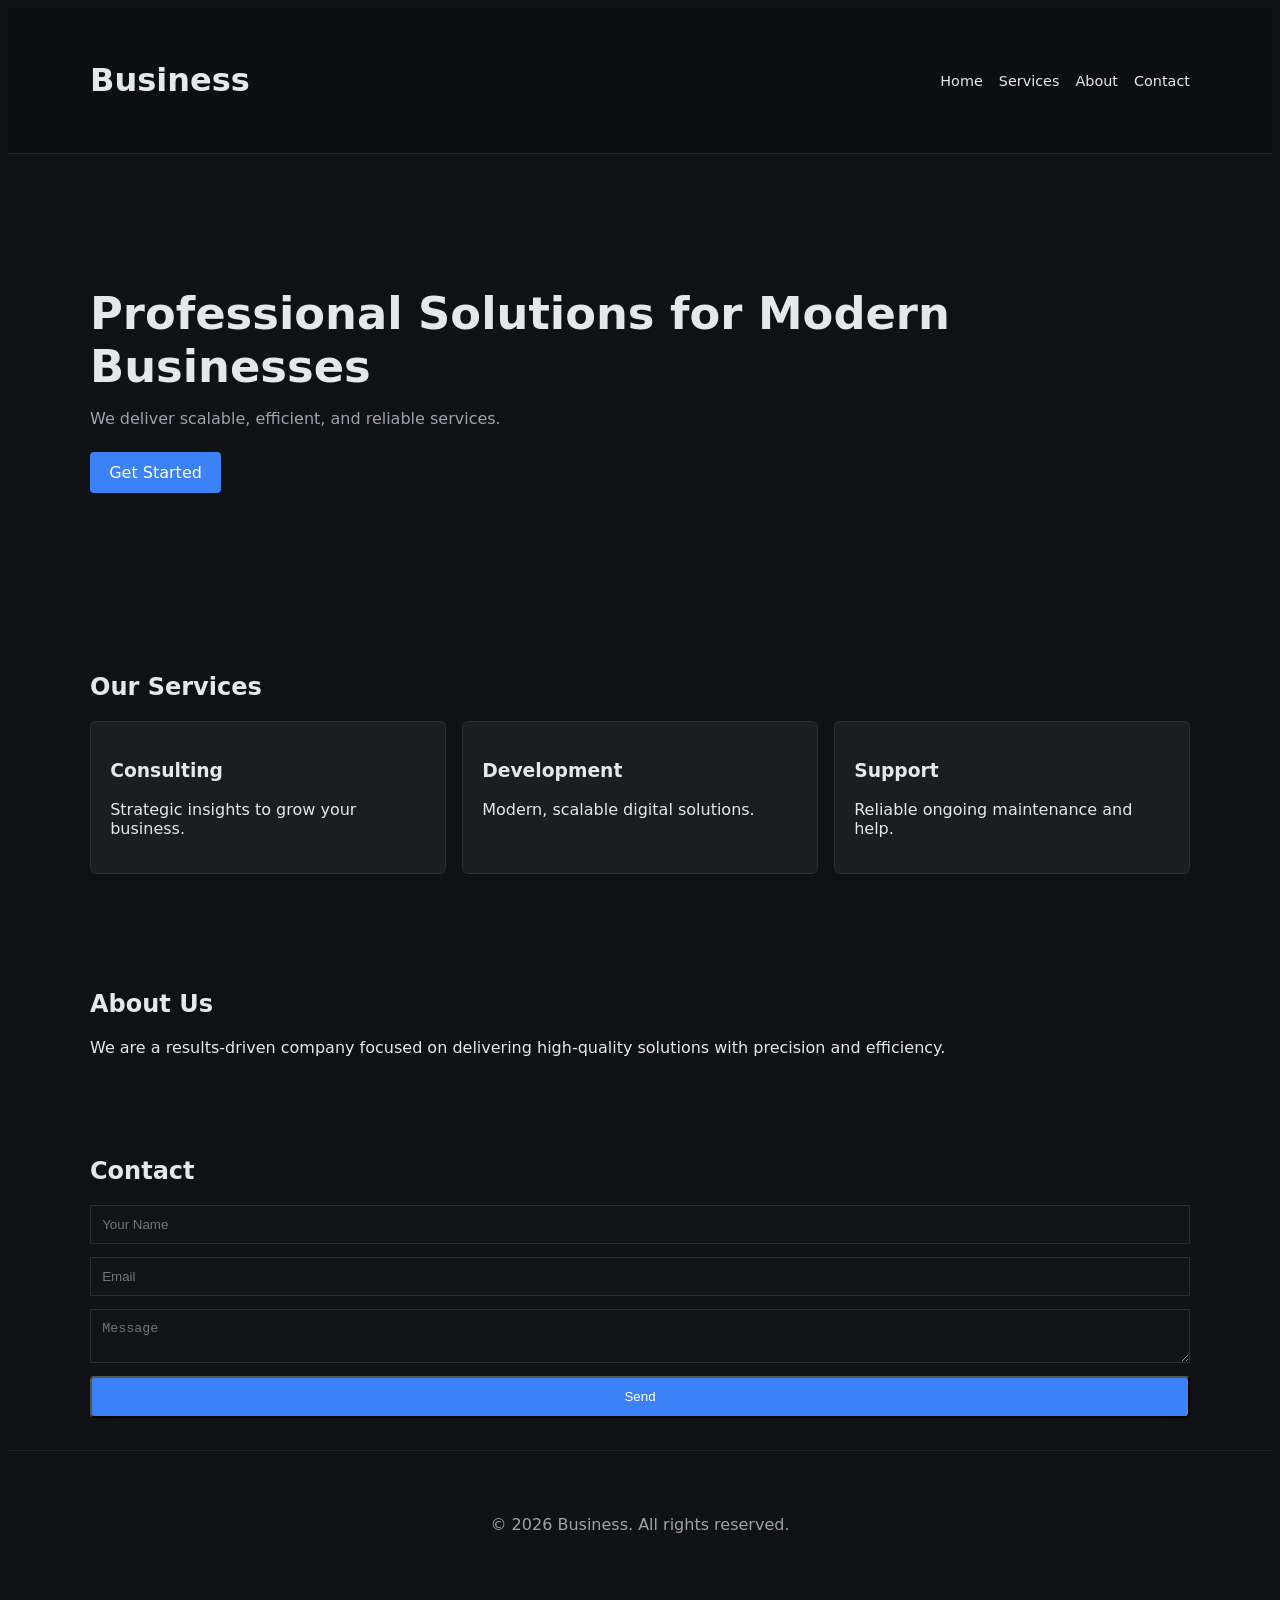
==== index.html @ d185fe9f "Add responsive mobile navigation menu" ====
<!DOCTYPE html>
<html lang="en">
<head>
    <meta charset="UTF-8">
    <meta name="viewport" content="width=device-width, initial-scale=1.0">
    <title>Business Name</title>
    <link rel="stylesheet" href="style.css">
</head>
<body>

    <!-- NAVBAR -->
    <header class="navbar">
        <div class="container nav-content">
            <h1 class="logo">Business</h1>
            <nav>
                <!-- Hamburger toggle for small screens -->
                <button class="nav-toggle" aria-expanded="false" aria-controls="primary-navigation" aria-label="Toggle navigation">
                    <span class="hamburger"></span>
                </button>

                <ul id="primary-navigation" class="nav-links">
                    <li><a href="#">Home</a></li>
                    <li><a href="#">Services</a></li>
                    <li><a href="#">About</a></li>
                    <li><a href="#">Contact</a></li>
                </ul>
            </nav>
        </div>
    </header>

    <!-- HERO -->
    <section class="hero">
        <div class="container">
            <h2>Professional Solutions for Modern Businesses</h2>
            <p>We deliver scalable, efficient, and reliable services.</p>
            <a href="#" class="btn">Get Started</a>
        </div>
    </section>

    <!-- SERVICES -->
    <section class="services">
        <div class="container">
            <h2>Our Services</h2>

            <div class="service-grid">
                <div class="card">
                    <h3>Consulting</h3>
                    <p>Strategic insights to grow your business.</p>
                </div>

                <div class="card">
                    <h3>Development</h3>
                    <p>Modern, scalable digital solutions.</p>
                </div>

                <div class="card">
                    <h3>Support</h3>
                    <p>Reliable ongoing maintenance and help.</p>
                </div>
            </div>
        </div>
    </section>

    <!-- ABOUT -->
    <section class="about">
        <div class="container">
            <h2>About Us</h2>
            <p>We are a results-driven company focused on delivering high-quality solutions with precision and efficiency.</p>
        </div>
    </section>

    <!-- CONTACT -->
    <section class="contact">
        <div class="container">
            <h2>Contact</h2>
            <form>
                <input type="text" placeholder="Your Name" required>
                <input type="email" placeholder="Email" required>
                <textarea placeholder="Message"></textarea>
                <button type="submit" class="btn">Send</button>
            </form>
        </div>
    </section>

    <!-- FOOTER -->
    <footer class="footer">
        <div class="container">
            <p>© 2026 Business. All rights reserved.</p>
        </div>
    </footer>

    </footer>

    <!-- JavaScript for the mobile nav hamburger -->
    <script src="script.js"></script>
    </body>
</html>
---- style.css ----
/* ROOT */
:root {
    --bg: #0f1115;
    --card: #1a1d23;
    --text: #e5e7eb;
    --muted: #9ca3af;
    
    --accent: #3b82f6;
}

/* BASE */
body {
    font-family: system-ui, -apple-system, sans-serif;
    background: var(--bg);
    color: var(--text);
}

.container {
    width: 100%;
    padding: 1rem;

/* --- Mobile hamburger styles --- */
.nav-toggle {
    display: none; /* shown on small screens only */
    background: none;
    border: none;
    padding: 0.25rem;
    cursor: pointer;
}

.nav-toggle .hamburger {
    display: block;
    width: 22px;
    height: 2px;
    background: var(--text);
    position: relative;
}
.nav-toggle .hamburger::before,
.nav-toggle .hamburger::after {
    content: "";
    position: absolute;
    left: 0;
    width: 22px;
    height: 2px;
    background: var(--text);
}
.nav-toggle .hamburger::before { top: -7px; }
.nav-toggle .hamburger::after  { top: 7px; }

@media (max-width: 768px) {
    .nav-toggle { display: inline-block; }

    /* hide the regular horizontal nav and show vertical when open */
    .nav-links { display: none; flex-direction: column; gap: 0.75rem; }
    .nav-links.open { display: flex; }

    .nav-content { gap: 0.5rem; }

    .nav-links a { display: block; padding: 0.5rem 0; }
}
}

/* NAVBAR */
.navbar {
    background: #0c0e12;
    border-bottom: 1px solid #222;
}

.nav-content {
    display: flex;
    justify-content: space-between;
    align-items: center;
}

/* SHOW nav on mobile now */
.nav-links {
    list-style: none;
    display: flex;
    gap: 1rem;
}

.nav-links a {
    color: var(--text);
    text-decoration: none;
    font-size: 0.9rem;
}

/* HERO */
.hero {
    padding: 3rem 1rem;
    text-align: center;
}

.hero h2 {
    font-size: 1.6rem;
    margin-bottom: 1rem;
}

.hero p {
    color: var(--muted);
    margin-bottom: 1.5rem;
}

/* BUTTON */
.btn {
    background: var(--accent);
    color: white;
    padding: 0.7rem 1.2rem;
    border-radius: 4px;
    text-decoration: none;
    display: inline-block;
}

/* SERVICES */
.services {
    padding: 2rem 0;
}

.service-grid {
    display: grid;
    gap: 1rem;
}

.card {
    background: var(--card);
    padding: 1.2rem;
    border-radius: 6px;
    border: 1px solid #2a2d34;
}

/* CONTACT */
.contact form {
    display: flex;
    flex-direction: column;
    gap: 0.8rem;
}

.contact input,
.contact textarea {
    padding: 0.7rem;
    background: #111318;
    border: 1px solid #2a2d34;
    color: white;
}

/* FOOTER */
.footer {
    text-align: center;
    padding: 1rem;
    border-top: 1px solid #222;
    color: var(--muted);
}

/* TABLET */
@media (min-width: 768px) {

    .container {
        padding: 2rem;
    }

    .hero h2 {
        font-size: 2.2rem;
    }

    .service-grid {
        grid-template-columns: repeat(2, 1fr);
    }
}

/* DESKTOP */
@media (min-width: 1024px) {

    .container {
        max-width: 1100px;
        margin: auto;
    }

    .hero {
        text-align: left;
        padding: 4rem 0;
    }

    .hero h2 {
        font-size: 2.8rem;
    }

    .service-grid {
        grid-template-columns: repeat(3, 1fr);
    }
}
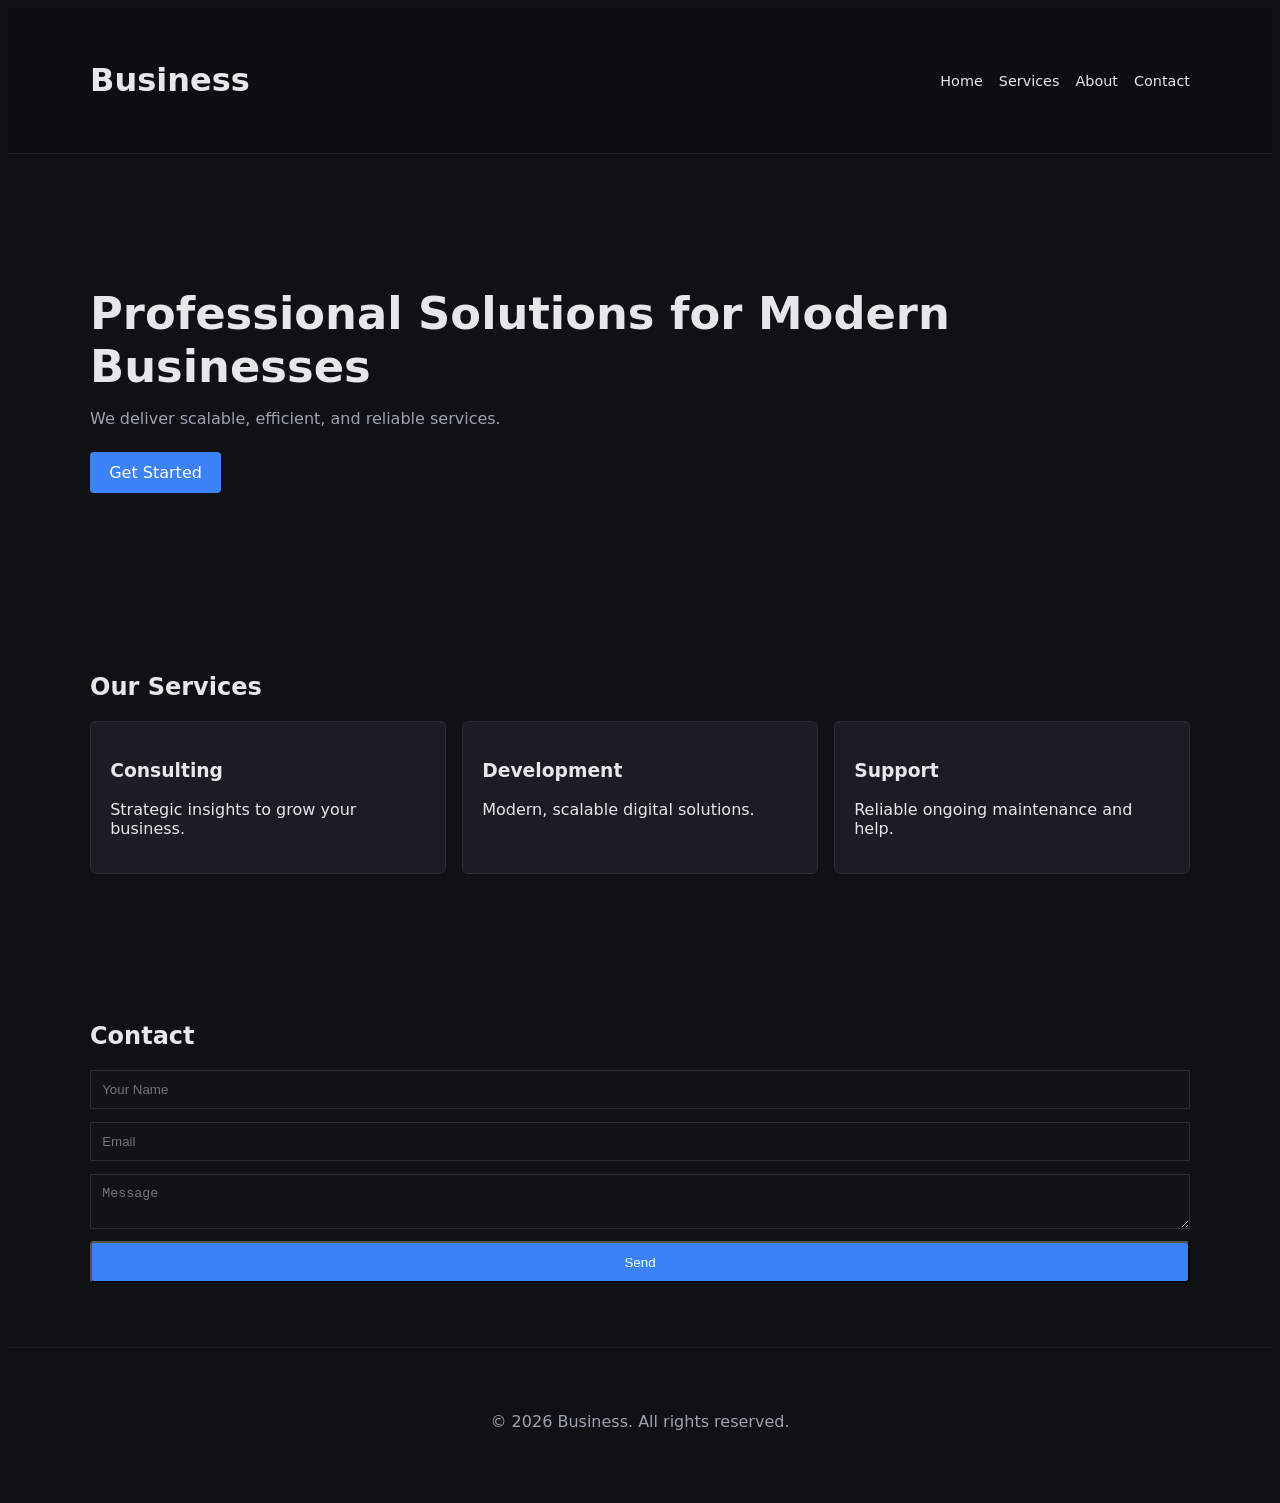
==== commit a1ed2d26: "Merge branch 'Kosta's-branch' into main" ====
--- a/index.html
+++ b/index.html
@@ -19,10 +19,10 @@
                 </button>
 
                 <ul id="primary-navigation" class="nav-links">
-                    <li><a href="#">Home</a></li>
-                    <li><a href="#">Services</a></li>
-                    <li><a href="#">About</a></li>
-                    <li><a href="#">Contact</a></li>
+                    <li><a href="index.html">Home</a></li>
+                    <li><a href="services.html">Services</a></li>
+                    <li><a href="about.html">About</a></li>
+                    <li><a href="contact.html">Contact</a></li>
                 </ul>
             </nav>
         </div>
@@ -33,7 +33,7 @@
         <div class="container">
             <h2>Professional Solutions for Modern Businesses</h2>
             <p>We deliver scalable, efficient, and reliable services.</p>
-            <a href="#" class="btn">Get Started</a>
+            <a href="contact.html" class="btn">Get Started</a>
         </div>
     </section>
 
@@ -61,13 +61,7 @@
         </div>
     </section>
 
-    <!-- ABOUT -->
-    <section class="about">
-        <div class="container">
-            <h2>About Us</h2>
-            <p>We are a results-driven company focused on delivering high-quality solutions with precision and efficiency.</p>
-        </div>
-    </section>
+
 
     <!-- CONTACT -->
     <section class="contact">
@@ -89,9 +83,7 @@
         </div>
     </footer>
 
-    </footer>
-
     <!-- JavaScript for the mobile nav hamburger -->
-    <script src="script.js"></script>
+    <script src="script.js" defer></script>
     </body>
 </html>
--- a/style.css
+++ b/style.css
@@ -103,6 +103,107 @@
     margin-bottom: 1.5rem;
 }
 
+.contact-hero,
+.contact-hero .container {
+    text-align: center;
+}
+
+.services-hero {
+    background: radial-gradient(circle at top left, rgba(255, 165, 196, 0.4), transparent 45%),
+                radial-gradient(circle at top right, rgba(148, 92, 255, 0.4), transparent 35%),
+                linear-gradient(135deg, #fef1f4, #eae9ff 60%, #f8f5ff);
+    color: #1f1f2b;
+    text-align: left;
+}
+
+.services-hero .hero-grid {
+    display: flex;
+    flex-direction: column;
+    gap: 2.5rem;
+    text-align: left;
+}
+
+.services-hero h2 {
+    color: #1a1523;
+    font-size: clamp(2.2rem, 4vw, 3.4rem);
+    line-height: 1.2;
+}
+
+.services-hero h2 span {
+    color: #b036d3;
+}
+
+.hero-copy p {
+    color: #4c4a58;
+}
+
+.hero-cta {
+    display: flex;
+    flex-direction: column;
+    gap: 1rem;
+    align-items: flex-start;
+}
+
+.btn-dark {
+    background: #1f1f2b;
+    color: #fff;
+    border-radius: 999px;
+    padding: 0.85rem 1.8rem;
+}
+
+.hero-metrics {
+    display: flex;
+    gap: 1.5rem;
+    color: #1f1f2b;
+}
+
+.hero-metrics strong {
+    font-size: 1.5rem;
+    display: block;
+}
+
+.hero-metrics small {
+    color: #4c4a58;
+}
+
+.hero-visual {
+    display: grid;
+    gap: 1.2rem;
+}
+
+.hero-float {
+    background: #fff;
+    padding: 1rem 1.4rem;
+    border-radius: 999px;
+    box-shadow: 0 18px 40px rgba(20, 0, 60, 0.08);
+    font-weight: 600;
+    color: #7a2ab5;
+    width: fit-content;
+}
+
+.hero-avatar-group {
+    display: flex;
+    gap: 0.8rem;
+}
+
+.hero-avatar-group .avatar {
+    width: 52px;
+    height: 52px;
+    border-radius: 50%;
+    background: linear-gradient(135deg, #ffbdc5, #ff9dee);
+    border: 3px solid #fff;
+    box-shadow: 0 12px 24px rgba(0, 0, 0, 0.08);
+}
+
+.eyebrow {
+    text-transform: uppercase;
+    letter-spacing: 0.3em;
+    font-size: 0.75rem;
+    color: var(--accent);
+    margin-bottom: 0.8rem;
+    display: inline-block;
+}
+
 /* BUTTON */
 .btn {
     background: var(--accent);
@@ -130,7 +231,161 @@
     border: 1px solid #2a2d34;
 }
 
+/* SERVICES WHEEL */
+
+.services-wheel {
+    padding: 4rem 0 5rem;
+    background: #0f1115;
+    overflow: hidden;
+}
+
+.wheel-header {
+    display: flex;
+    flex-direction: column;
+    gap: 1.5rem;
+    margin-bottom: 2.5rem;
+}
+
+.wheel-header h3 {
+    font-size: 1.9rem;
+}
+
+.wheel-header .subtext {
+    color: var(--muted);
+}
+
+.wheel-controls {
+    display: flex;
+    gap: 0.75rem;
+}
+
+.wheel-btn {
+    width: 48px;
+    height: 48px;
+    border-radius: 50%;
+    border: 1px solid #2a2d34;
+    background: transparent;
+    color: #fff;
+    font-size: 1.6rem;
+    cursor: pointer;
+    transition: background 0.2s ease, transform 0.2s ease;
+}
+
+.wheel-btn:hover {
+    background: #1e2432;
+    transform: translateY(-2px);
+}
+
+
+.wheel-track {
+    position: relative;
+    min-height: 520px;
+    perspective: 1400px;
+    max-width: 960px;
+    margin: 0 auto;
+    isolation: isolate;
+}
+
+.wheel-track::before {
+    content: '';
+    position: absolute;
+    top: 50%;
+    left: 50%;
+    width: 420px;
+    height: 420px;
+    transform: translate(-50%, -50%);
+    background: radial-gradient(circle, rgba(255, 255, 255, 0.08), transparent 70%);
+    border-radius: 50%;
+    animation: wheel-spin 32s linear infinite;
+}
+
+.wheel-card {
+    position: absolute;
+    top: 50%;
+    left: 50%;
+    width: min(90%, 420px);
+    padding: 1.8rem;
+    border-radius: 24px;
+    background: rgba(16, 19, 27, 0.9);
+    border: 1px solid rgba(255, 255, 255, 0.08);
+    color: #f5f5ff;
+    box-shadow: 0 30px 60px rgba(0, 0, 0, 0.25);
+    opacity: 0;
+    transform: translate(-50%, -50%) scale(0.75);
+    transition: transform 0.7s ease, opacity 0.7s ease;
+    z-index: 1;
+    backdrop-filter: blur(10px);
+}
+
+.wheel-card ul {
+    margin-top: 1rem;
+    padding-left: 1.2rem;
+    color: #d9d9f3;
+}
+
+.wheel-card li {
+    margin-bottom: 0.4rem;
+}
+
+.wheel-icon {
+    font-size: 2.2rem;
+    margin-bottom: 1rem;
+}
+
+
+.wheel-card::after {
+    content: '';
+    position: absolute;
+    inset: 12px;
+    border-radius: 20px;
+    border: 1px solid rgba(255, 255, 255, 0.05);
+    pointer-events: none;
+}
+
+.wheel-card.is-active {
+    opacity: 1;
+    transform: translate(-50%, -50%) scale(1) rotateY(0deg);
+    z-index: 5;
+    background: #1a1f2d;
+}
+
+.wheel-card.is-left,
+.wheel-card.is-right {
+    opacity: 0.95;
+    background: rgba(16, 19, 27, 0.92);
+}
+
+.wheel-card.is-left {
+    transform: translate(calc(-50% - 220px), -50%) scale(0.92) rotateY(12deg);
+    z-index: 3;
+}
+
+.wheel-card.is-right {
+    transform: translate(calc(-50% + 220px), -50%) scale(0.92) rotateY(-12deg);
+    z-index: 3;
+}
+
+.wheel-card.is-hidden {
+    opacity: 0;
+    transform: translate(-50%, -50%) scale(0.7) rotateY(25deg);
+    pointer-events: none;
+    z-index: 1;
+}
+
+@keyframes wheel-spin {
+    from {
+        transform: translate(-50%, -50%) rotate(0deg);
+    }
+    to {
+        transform: translate(-50%, -50%) rotate(360deg);
+    }
+}
+
 /* CONTACT */
+.contact {
+    padding: 2rem 0;
+}
+
 .contact form {
     display: flex;
     flex-direction: column;
@@ -145,6 +400,154 @@
     color: white;
 }
 
+/* CONTACT PAGE */
+
+.contact-page {
+    background: #e5ebf7;
+    padding: 3rem 0;
+}
+
+.contact-layout {
+    display: grid;
+    grid-template-columns: 1fr;
+    gap: 2rem;
+}
+
+.contact-card {
+    background: #f7f9ff;
+    border-radius: 12px;
+    overflow: hidden;
+    color: #0f172a;
+}
+
+.contact-card__header {
+    background: #142148;
+    color: #fff;
+    padding: 1rem 1.5rem;
+    font-weight: 600;
+    font-size: 1.1rem;
+}
+
+.contact-card.info {
+    border: 1px solid #d5ddf1;
+}
+
+.contact-info-grid {
+    display: grid;
+    grid-template-columns: 1fr;
+    gap: 1.5rem;
+    padding: 1.5rem;
+}
+
+.info-block {
+    text-align: center;
+    padding: 0 0.5rem 1.5rem;
+    border-bottom: 1px solid #e4e8f5;
+}
+
+.info-block:last-child {
+    border-bottom: none;
+}
+
+.info-icon {
+    font-size: 2rem;
+    margin-bottom: 0.5rem;
+}
+
+.info-block h3 {
+    margin-bottom: 0.4rem;
+    color: #0f172a;
+}
+
+.info-block p {
+    color: #475569;
+    line-height: 1.5;
+}
+
+.contact-card.form {
+    background: #e8edf6;
+    border: 1px solid #d0d9ee;
+}
+
+.contact-form-grid {
+    display: grid;
+    grid-template-columns: repeat(auto-fit, minmax(200px, 1fr));
+    gap: 1rem 1.25rem;
+    padding: 1.5rem;
+}
+
+.form-field {
+    display: flex;
+    flex-direction: column;
+    gap: 0.35rem;
+    font-size: 0.85rem;
+    color: #0f172a;
+}
+
+.form-field input,
+.form-field textarea {
+    padding: 0.75rem;
+    border-radius: 6px;
+    border: 1px solid #c4cde6;
+    background: #fff;
+    color: #0f172a;
+}
+
+.form-field textarea {
+    resize: vertical;
+}
+
+.form-field.full {
+    grid-column: 1 / -1;
+}
+
+.captcha-row {
+    display: flex;
+    gap: 0.8rem;
+    align-items: center;
+    flex-wrap: wrap;
+}
+
+.captcha-text {
+    padding: 0.75rem 1rem;
+    background: #142148;
+    color: #fff;
+    border-radius: 6px;
+    font-weight: 600;
+    letter-spacing: 0.2em;
+}
+
+.captcha-refresh {
+    border: none;
+    background: #0f172a;
+    color: #fff;
+    padding: 0.65rem 0.85rem;
+    border-radius: 6px;
+    cursor: pointer;
+    font-size: 1rem;
+    transition: transform 0.2s ease, background 0.2s ease;
+}
+
+.captcha-refresh:hover {
+    background: #1f2f5c;
+    transform: rotate(-10deg);
+}
+
+.captcha-row input {
+    flex: 1;
+}
+
+.submit-row {
+    display: flex;
+    flex-direction: column;
+    gap: 0.6rem;
+}
+
+.contact-card.form .btn {
+    align-self: flex-start;
+    background: #142148;
+}
+
 /* FOOTER */
 .footer {
     text-align: center;
@@ -167,6 +570,22 @@
     .service-grid {
         grid-template-columns: repeat(2, 1fr);
     }
+
+    .services-hero .hero-grid {
+        flex-direction: row;
+        align-items: center;
+    }
+
+    .hero-cta {
+        flex-direction: row;
+        align-items: center;
+    }
+
+    .wheel-header {
+        flex-direction: row;
+        justify-content: space-between;
+        align-items: flex-end;
+    }
 }
 
 /* DESKTOP */
@@ -189,4 +608,80 @@
     .service-grid {
         grid-template-columns: repeat(3, 1fr);
     }
+
+    .contact-hero,
+    .contact-hero .container {
+        text-align: center;
+    }
+
+    .contact-layout {
+        grid-template-columns: repeat(2, minmax(0, 1fr));
+    }
+
+    .contact-info-grid {
+        grid-template-columns: repeat(2, minmax(0, 1fr));
+    }
+
+    .info-block {
+        border-bottom: none;
+        border-right: 1px solid #e4e8f5;
+        padding-bottom: 0;
+    }
+
+    .info-block:nth-child(2n) {
+        border-right: none;
+    }
+}
+
+/* ABOUT PAGE */
+
+.about-page {
+    padding: 3rem 0;
+}
+
+.about-grid {
+    display: flex;
+    flex-direction: column;
+    gap: 2rem;
+}
+
+.about-image {
+    flex: 1;
+    display: flex;
+    justify-content: center;
+}
+
+.about-image img {
+    width: 100%;
+    max-width: 360px;
+    border-radius: 12px;
+    border: 1px solid #2a2d34;
+    box-shadow: 0 20px 40px rgba(0, 0, 0, 0.35);
+}
+
+.about-content {
+    flex: 1.2;
+}
+
+.about-content h3 {
+    font-size: 1.4rem;
+    margin-bottom: 1rem;
+}
+
+.about-content p {
+    margin-bottom: 1rem;
+    color: var(--muted);
+    line-height: 1.7;
+}
+
+@media (min-width: 768px) {
+
+    .about-grid {
+        flex-direction: row;
+        align-items: center;
+    }
+
+    .about-image {
+        justify-content: flex-start;
+    }
 }
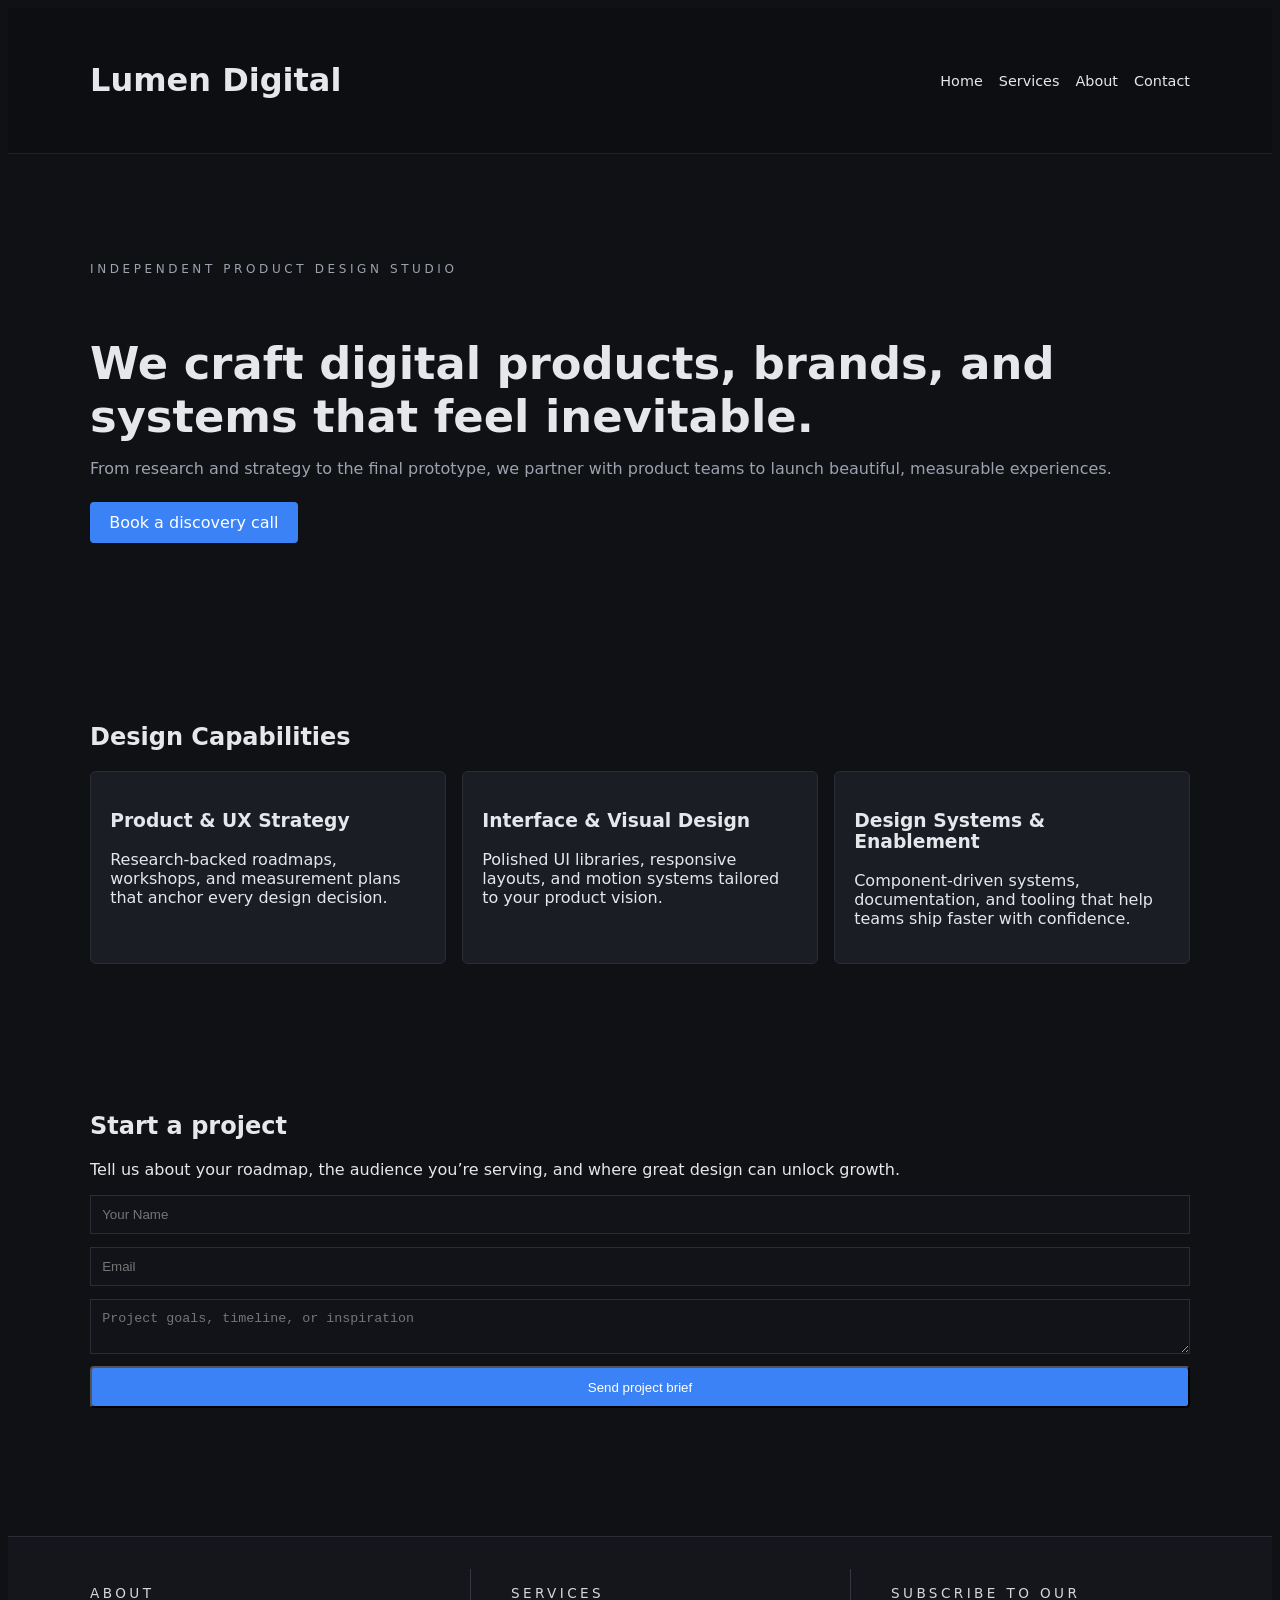
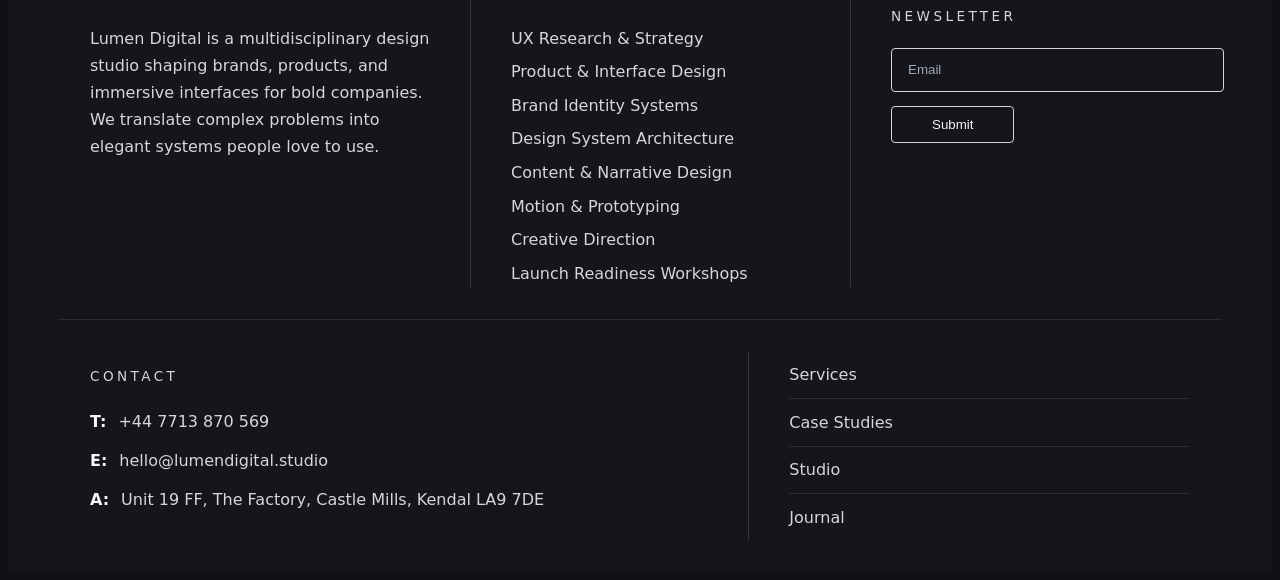
==== commit 32f975bc: "Update content and branding across all pages to reflect 'Lumen Digital' identity" ====
--- a/index.html
+++ b/index.html
@@ -3,7 +3,7 @@
 <head>
     <meta charset="UTF-8">
     <meta name="viewport" content="width=device-width, initial-scale=1.0">
-    <title>Business Name</title>
+    <title>Lumen Digital — Product Design Studio</title>
     <link rel="stylesheet" href="style.css">
 </head>
 <body>
@@ -11,7 +11,7 @@
     <!-- NAVBAR -->
     <header class="navbar">
         <div class="container nav-content">
-            <h1 class="logo">Business</h1>
+            <h1 class="logo">Lumen Digital</h1>
             <nav>
                 <!-- Hamburger toggle for small screens -->
                 <button class="nav-toggle" aria-expanded="false" aria-controls="primary-navigation" aria-label="Toggle navigation">
@@ -31,31 +31,32 @@
     <!-- HERO -->
     <section class="hero">
         <div class="container">
-            <h2>Professional Solutions for Modern Businesses</h2>
-            <p>We deliver scalable, efficient, and reliable services.</p>
-            <a href="contact.html" class="btn">Get Started</a>
+            <p class="eyebrow">Independent Product Design Studio</p>
+            <h2>We craft digital products, brands, and systems that feel inevitable.</h2>
+            <p>From research and strategy to the final prototype, we partner with product teams to launch beautiful, measurable experiences.</p>
+            <a href="contact.html" class="btn">Book a discovery call</a>
         </div>
     </section>
 
     <!-- SERVICES -->
     <section class="services">
         <div class="container">
-            <h2>Our Services</h2>
+            <h2>Design Capabilities</h2>
 
             <div class="service-grid">
                 <div class="card">
-                    <h3>Consulting</h3>
-                    <p>Strategic insights to grow your business.</p>
+                    <h3>Product &amp; UX Strategy</h3>
+                    <p>Research-backed roadmaps, workshops, and measurement plans that anchor every design decision.</p>
                 </div>
 
                 <div class="card">
-                    <h3>Development</h3>
-                    <p>Modern, scalable digital solutions.</p>
+                    <h3>Interface &amp; Visual Design</h3>
+                    <p>Polished UI libraries, responsive layouts, and motion systems tailored to your product vision.</p>
                 </div>
 
                 <div class="card">
-                    <h3>Support</h3>
-                    <p>Reliable ongoing maintenance and help.</p>
+                    <h3>Design Systems &amp; Enablement</h3>
+                    <p>Component-driven systems, documentation, and tooling that help teams ship faster with confidence.</p>
                 </div>
             </div>
         </div>
@@ -66,20 +67,70 @@
     <!-- CONTACT -->
     <section class="contact">
         <div class="container">
-            <h2>Contact</h2>
+            <h2>Start a project</h2>
+            <p>Tell us about your roadmap, the audience you’re serving, and where great design can unlock growth.</p>
             <form>
                 <input type="text" placeholder="Your Name" required>
                 <input type="email" placeholder="Email" required>
-                <textarea placeholder="Message"></textarea>
-                <button type="submit" class="btn">Send</button>
+                <textarea placeholder="Project goals, timeline, or inspiration" required></textarea>
+                <button type="submit" class="btn">Send project brief</button>
             </form>
         </div>
     </section>
 
     <!-- FOOTER -->
-    <footer class="footer">
-        <div class="container">
-            <p>© 2026 Business. All rights reserved.</p>
+    <footer class="site-footer">
+        <div class="container footer-top">
+            <div class="footer-panel footer-about">
+                <p class="footer-heading">About</p>
+                <p>Lumen Digital is a multidisciplinary design studio shaping brands, products, and immersive interfaces for bold companies. We translate complex problems into elegant systems people love to use.</p>
+            </div>
+            <div class="footer-panel footer-services">
+                <p class="footer-heading">Services</p>
+                <ul>
+                    <li>UX Research &amp; Strategy</li>
+                    <li>Product &amp; Interface Design</li>
+                    <li>Brand Identity Systems</li>
+                    <li>Design System Architecture</li>
+                    <li>Content &amp; Narrative Design</li>
+                    <li>Motion &amp; Prototyping</li>
+                    <li>Creative Direction</li>
+                    <li>Launch Readiness Workshops</li>
+                </ul>
+            </div>
+            <div class="footer-panel footer-subscribe">
+                <p class="footer-heading">Subscribe to our newsletter</p>
+                <form class="subscribe-form">
+                    <label class="sr-only" for="newsletter-email">Email</label>
+                    <input id="newsletter-email" type="email" name="email" placeholder="Email" required>
+                    <button type="submit" class="btn btn-outline">Submit</button>
+                </form>
+            </div>
+        </div>
+        <div class="container footer-bottom">
+            <div class="footer-panel footer-contact">
+                <p class="footer-heading">Contact</p>
+                <dl>
+                    <div>
+                        <dt>T:</dt>
+                        <dd>+44 7713 870 569</dd>
+                    </div>
+                    <div>
+                        <dt>E:</dt>
+                        <dd>hello@lumendigital.studio</dd>
+                    </div>
+                    <div>
+                        <dt>A:</dt>
+                        <dd>Unit 19 FF, The Factory, Castle Mills, Kendal LA9 7DE</dd>
+                    </div>
+                </dl>
+            </div>
+            <div class="footer-panel footer-nav">
+                <a href="services.html">Services</a>
+                <a href="#">Case Studies</a>
+                <a href="about.html">Studio</a>
+                <a href="#">Journal</a>
+            </div>
         </div>
     </footer>
 
--- a/style.css
+++ b/style.css
@@ -400,6 +400,162 @@
     color: white;
 }
 
+/* FOOTER */
+.site-footer {
+    background: #14161b;
+    border-top: 1px solid #2a2d34;
+    margin-top: 4rem;
+}
+
+.footer-top,
+.footer-bottom {
+    display: grid;
+    gap: 2.5rem;
+    padding: 3.5rem 1rem;
+}
+
+.footer-top {
+    grid-template-columns: repeat(3, minmax(0, 1fr));
+}
+
+.footer-bottom {
+    grid-template-columns: 1.4fr 1fr;
+    border-top: 1px solid #2a2d34;
+}
+
+.footer-panel {
+    border-left: 1px solid #343741;
+    padding-left: 2.5rem;
+    min-height: 100%;
+}
+
+.footer-panel:first-child {
+    border-left: none;
+    padding-left: 0;
+}
+
+.footer-heading {
+    font-size: 0.85rem;
+    letter-spacing: 0.25em;
+    text-transform: uppercase;
+    margin-bottom: 1.2rem;
+    color: #f5f5f5;
+}
+
+.footer-panel p,
+.footer-panel li,
+.footer-panel dl,
+.footer-panel a {
+    color: #d6d6db;
+    line-height: 1.7;
+}
+
+.footer-services ul {
+    list-style: none;
+    padding: 0;
+    margin: 0;
+    display: flex;
+    flex-direction: column;
+    gap: 0.4rem;
+}
+
+.footer-subscribe .subscribe-form {
+    display: flex;
+    flex-direction: column;
+    gap: 0.85rem;
+    max-width: 320px;
+}
+
+.subscribe-form input {
+    width: 100%;
+    padding: 0.85rem 1rem;
+    border-radius: 4px;
+    border: 1px solid #d1d5db;
+    background: transparent;
+    color: #f0f0f5;
+}
+
+.subscribe-form input::placeholder {
+    color: #a0a4b3;
+}
+
+.btn-outline {
+    background: transparent;
+    border: 1px solid #d1d5db;
+    color: #f5f5f5;
+    width: fit-content;
+    padding: 0.65rem 2.5rem;
+    border-radius: 4px;
+}
+
+.footer-contact dl {
+    margin: 0;
+}
+
+.footer-contact dl div {
+    display: grid;
+    grid-template-columns: auto 1fr;
+    gap: 0.75rem;
+    margin-bottom: 0.75rem;
+}
+
+.footer-contact dt {
+    font-weight: 600;
+    color: #f5f5f5;
+}
+
+.footer-contact dd {
+    margin: 0;
+}
+
+.footer-nav {
+    display: flex;
+    flex-direction: column;
+}
+
+.footer-nav a {
+    text-decoration: none;
+    padding: 0.6rem 0;
+    border-top: 1px solid #2a2d34;
+}
+
+.footer-nav a:first-child {
+    border-top: none;
+}
+
+.sr-only {
+    position: absolute;
+    width: 1px;
+    height: 1px;
+    padding: 0;
+    margin: -1px;
+    overflow: hidden;
+    clip: rect(0, 0, 0, 0);
+    white-space: nowrap;
+    border: 0;
+}
+
+@media (max-width: 900px) {
+    .footer-top,
+    .footer-bottom {
+        grid-template-columns: 1fr;
+    }
+
+    .footer-panel {
+        border-left: none;
+        padding-left: 0;
+        border-top: 1px solid #2a2d34;
+        padding-top: 2rem;
+        margin-top: 2rem;
+    }
+
+    .footer-panel:first-child {
+        border-top: none;
+        margin-top: 0;
+        padding-top: 0;
+    }
+}
+
 /* CONTACT PAGE */
 
 .contact-page {
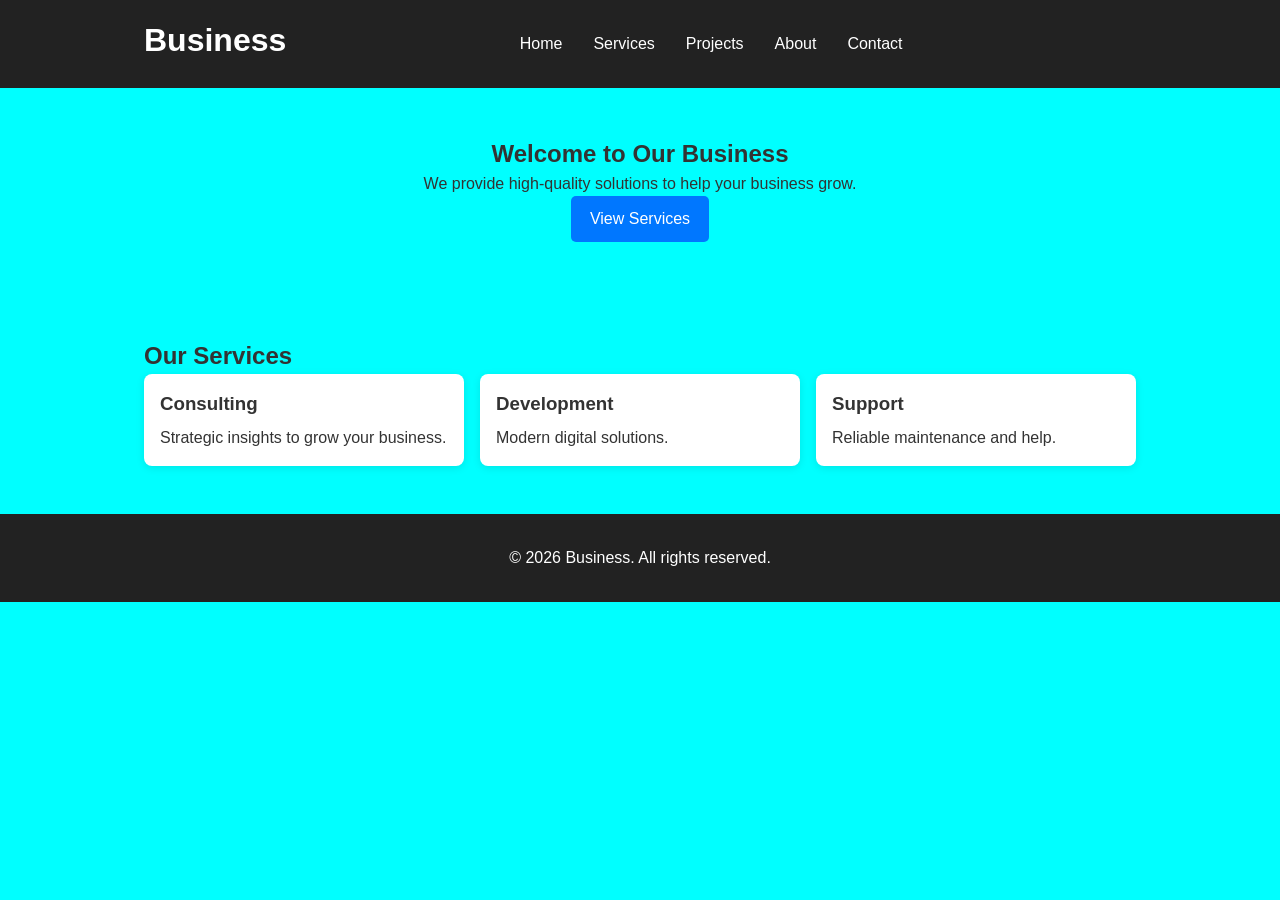
==== commit f3c5c00c: "edited small portions of each pages html and fixed some tags with the css" ====
--- a/index.html
+++ b/index.html
@@ -3,138 +3,52 @@
 <head>
     <meta charset="UTF-8">
     <meta name="viewport" content="width=device-width, initial-scale=1.0">
-    <title>Lumen Digital — Product Design Studio</title>
+    <title>Business | Home</title>
     <link rel="stylesheet" href="style.css">
 </head>
 <body>
-
-    <!-- NAVBAR -->
-    <header class="navbar">
-        <div class="container nav-content">
-            <h1 class="logo">Lumen Digital</h1>
-            <nav>
-                <!-- Hamburger toggle for small screens -->
-                <button class="nav-toggle" aria-expanded="false" aria-controls="primary-navigation" aria-label="Toggle navigation">
-                    <span class="hamburger"></span>
-                </button>
-
-                <ul id="primary-navigation" class="nav-links">
-                    <li><a href="index.html">Home</a></li>
-                    <li><a href="services.html">Services</a></li>
-                    <li><a href="about.html">About</a></li>
-                    <li><a href="contact.html">Contact</a></li>
-                </ul>
-            </nav>
-        </div>
-    </header>
-
-    <!-- HERO -->
-    <section class="hero">
-        <div class="container">
-            <p class="eyebrow">Independent Product Design Studio</p>
-            <h2>We craft digital products, brands, and systems that feel inevitable.</h2>
-            <p>From research and strategy to the final prototype, we partner with product teams to launch beautiful, measurable experiences.</p>
-            <a href="contact.html" class="btn">Book a discovery call</a>
-        </div>
-    </section>
-
-    <!-- SERVICES -->
-    <section class="services">
-        <div class="container">
-            <h2>Design Capabilities</h2>
-
-            <div class="service-grid">
-                <div class="card">
-                    <h3>Product &amp; UX Strategy</h3>
-                    <p>Research-backed roadmaps, workshops, and measurement plans that anchor every design decision.</p>
-                </div>
-
-                <div class="card">
-                    <h3>Interface &amp; Visual Design</h3>
-                    <p>Polished UI libraries, responsive layouts, and motion systems tailored to your product vision.</p>
-                </div>
-
-                <div class="card">
-                    <h3>Design Systems &amp; Enablement</h3>
-                    <p>Component-driven systems, documentation, and tooling that help teams ship faster with confidence.</p>
-                </div>
+<header class="navbar">
+    <div class="container nav-content">
+        <h1 class="logo">Business</h1>
+        <ul class="nav-links">
+            <li><a href="index.html">Home</a></li>
+            <li><a href="services.html">Services</a></li>
+            <li><a href="projects.html">Projects</a></li>
+            <li><a href="about.html">About</a></li>
+            <li><a href="contact.html">Contact</a></li>
+        </ul>
+    </div>
+</header>
+<section class="hero">
+    <div class="container">
+        <h2>Welcome to Our Business</h2>
+        <p>We provide high-quality solutions to help your business grow.</p>
+        <a href="services.html" class="button">View Services</a>
+    </div>
+</section>
+<section>
+    <div class="container">
+        <h2>Our Services</h2>
+        <div class="service-grid">
+            <div class="card">
+                <h3>Consulting</h3>
+                <p>Strategic insights to grow your business.</p>
+            </div>
+            <div class="card">
+                <h3>Development</h3>
+                <p>Modern digital solutions.</p>
+            </div>
+            <div class="card">
+                <h3>Support</h3>
+                <p>Reliable maintenance and help.</p>
             </div>
         </div>
-    </section>
-
-
-
-    <!-- CONTACT -->
-    <section class="contact">
-        <div class="container">
-            <h2>Start a project</h2>
-            <p>Tell us about your roadmap, the audience you’re serving, and where great design can unlock growth.</p>
-            <form>
-                <input type="text" placeholder="Your Name" required>
-                <input type="email" placeholder="Email" required>
-                <textarea placeholder="Project goals, timeline, or inspiration" required></textarea>
-                <button type="submit" class="btn">Send project brief</button>
-            </form>
-        </div>
-    </section>
-
-    <!-- FOOTER -->
-    <footer class="site-footer">
-        <div class="container footer-top">
-            <div class="footer-panel footer-about">
-                <p class="footer-heading">About</p>
-                <p>Lumen Digital is a multidisciplinary design studio shaping brands, products, and immersive interfaces for bold companies. We translate complex problems into elegant systems people love to use.</p>
-            </div>
-            <div class="footer-panel footer-services">
-                <p class="footer-heading">Services</p>
-                <ul>
-                    <li>UX Research &amp; Strategy</li>
-                    <li>Product &amp; Interface Design</li>
-                    <li>Brand Identity Systems</li>
-                    <li>Design System Architecture</li>
-                    <li>Content &amp; Narrative Design</li>
-                    <li>Motion &amp; Prototyping</li>
-                    <li>Creative Direction</li>
-                    <li>Launch Readiness Workshops</li>
-                </ul>
-            </div>
-            <div class="footer-panel footer-subscribe">
-                <p class="footer-heading">Subscribe to our newsletter</p>
-                <form class="subscribe-form">
-                    <label class="sr-only" for="newsletter-email">Email</label>
-                    <input id="newsletter-email" type="email" name="email" placeholder="Email" required>
-                    <button type="submit" class="btn btn-outline">Submit</button>
-                </form>
-            </div>
-        </div>
-        <div class="container footer-bottom">
-            <div class="footer-panel footer-contact">
-                <p class="footer-heading">Contact</p>
-                <dl>
-                    <div>
-                        <dt>T:</dt>
-                        <dd>+44 7713 870 569</dd>
-                    </div>
-                    <div>
-                        <dt>E:</dt>
-                        <dd>hello@lumendigital.studio</dd>
-                    </div>
-                    <div>
-                        <dt>A:</dt>
-                        <dd>Unit 19 FF, The Factory, Castle Mills, Kendal LA9 7DE</dd>
-                    </div>
-                </dl>
-            </div>
-            <div class="footer-panel footer-nav">
-                <a href="services.html">Services</a>
-                <a href="#">Case Studies</a>
-                <a href="about.html">Studio</a>
-                <a href="#">Journal</a>
-            </div>
-        </div>
-    </footer>
-
-    <!-- JavaScript for the mobile nav hamburger -->
-    <script src="script.js" defer></script>
-    </body>
+    </div>
+</section>
+<footer class="footer">
+    <div class="container">
+        <p>© 2026 Business. All rights reserved.</p>
+    </div>
+</footer>
+</body>
 </html>
--- a/style.css
+++ b/style.css
@@ -1,843 +1,136 @@
-
-
-/* ROOT */
-:root {
-    --bg: #0f1115;
-    --card: #1a1d23;
-    --text: #e5e7eb;
-    --muted: #9ca3af;
-    
-    --accent: #3b82f6;
+* {
+    margin: 0;
+    padding: 0;
+    box-sizing: border-box;
 }
-
-/* BASE */
 body {
-    font-family: system-ui, -apple-system, sans-serif;
-    background: var(--bg);
-    color: var(--text);
+    font-family: Arial, Helvetica, sans-serif;
+    line-height: 1.5;
+    background: cyan;
+    color: #333;
 }
-
 .container {
-    width: 100%;
+    max-width: 1024px;
+    margin: auto;
     padding: 1rem;
-
-/* --- Mobile hamburger styles --- */
-.nav-toggle {
-    display: none; /* shown on small screens only */
-    background: none;
-    border: none;
-    padding: 0.25rem;
-    cursor: pointer;
 }
-
-.nav-toggle .hamburger {
-    display: block;
-    width: 22px;
-    height: 2px;
-    background: var(--text);
-    position: relative;
+.navbar {
+    background: #222;
+    color: white;
+    position: sticky;
+    top: 0;
+    z-index: 1000;
 }
-.nav-toggle .hamburger::before,
-.nav-toggle .hamburger::after {
-    content: "";
-    position: absolute;
-    left: 0;
-    width: 22px;
-    height: 2px;
-    background: var(--text);
-}
-.nav-toggle .hamburger::before { top: -7px; }
-.nav-toggle .hamburger::after  { top: 7px; }
-
-@media (max-width: 768px) {
-    .nav-toggle { display: inline-block; }
-
-    /* hide the regular horizontal nav and show vertical when open */
-    .nav-links { display: none; flex-direction: column; gap: 0.75rem; }
-    .nav-links.open { display: flex; }
-
-    .nav-content { gap: 0.5rem; }
-
-    .nav-links a { display: block; padding: 0.5rem 0; }
-}
-}
-
-/* NAVBAR */
-.navbar {
-    background: #0c0e12;
-    border-bottom: 1px solid #222;
-}
-
 .nav-content {
     display: flex;
-    justify-content: space-between;
+    flex-direction: column;
     align-items: center;
 }
-
-/* SHOW nav on mobile now */
+.logo {
+    margin-bottom: 0.5rem;
+}
 .nav-links {
     list-style: none;
-    display: flex;
+    width: 100%;
+    text-align: center;
+}
+.nav-links li {
+    border-bottom: 1px solid #444;
+}
+.nav-links a {
+    display: block;
+    padding: 0.5rem;
+    color: white;
+    text-decoration: none;
+}
+.nav-links a:hover {
+    background: #444;
+}
+.hero {
+    text-align: center;
+    padding: 2rem 1rem;
+}
+.service-grid {
+    display: grid;
+    grid-template-columns: 1fr;
     gap: 1rem;
 }
-
-.nav-links a {
-    color: var(--text);
+.card {
+    background: white;
+    padding: 1rem;
+    border-radius: 8px;
+    box-shadow: 0 2px 8px rgba(0,0,0,0.1);
+    transition: 0.3s;
+}
+.card:hover {
+    transform: translateY(-5px);
+}
+.card h3,
+.card h4 {
+    margin-bottom: 0.5rem;
+}
+.card p {
+    line-height: 1.5;
+}
+.card img {
+    width: 100%;
+    border-radius: 8px;
+    margin-bottom: 0.5rem;
+}
+.button {
+    display: inline-block;
+    padding: 0.7rem 1.2rem;
+    background: #0077ff;
+    color: white;
     text-decoration: none;
-    font-size: 0.9rem;
+    border-radius: 5px;
 }
-
-/* HERO */
-.hero {
-    padding: 3rem 1rem;
-    text-align: center;
+.button:hover {
+    background: #005ecc;
 }
-
-.hero h2 {
-    font-size: 1.6rem;
-    margin-bottom: 1rem;
+section {
+    margin-bottom: 2rem;
 }
-
-.hero p {
-    color: var(--muted);
-    margin-bottom: 1.5rem;
-}
-
-.contact-hero,
-.contact-hero .container {
-    text-align: center;
-}
-
-.services-hero {
-    background: radial-gradient(circle at top left, rgba(255, 165, 196, 0.4), transparent 45%),
-                radial-gradient(circle at top right, rgba(148, 92, 255, 0.4), transparent 35%),
-                linear-gradient(135deg, #fef1f4, #eae9ff 60%, #f8f5ff);
-    color: #1f1f2b;
-    text-align: left;
-}
-
-.services-hero .hero-grid {
-    display: flex;
-    flex-direction: column;
-    gap: 2.5rem;
-    text-align: left;
-}
-
-.services-hero h2 {
-    color: #1a1523;
-    font-size: clamp(2.2rem, 4vw, 3.4rem);
-    line-height: 1.2;
-}
-
-.services-hero h2 span {
-    color: #b036d3;
-}
-
-.hero-copy p {
-    color: #4c4a58;
-}
-
-.hero-cta {
+.contact form {
     display: flex;
     flex-direction: column;
     gap: 1rem;
-    align-items: flex-start;
 }
-
-.btn-dark {
-    background: #1f1f2b;
-    color: #fff;
-    border-radius: 999px;
-    padding: 0.85rem 1.8rem;
-}
-
-.hero-metrics {
-    display: flex;
-    gap: 1.5rem;
-    color: #1f1f2b;
-}
-
-.hero-metrics strong {
-    font-size: 1.5rem;
-    display: block;
-}
-
-.hero-metrics small {
-    color: #4c4a58;
-}
-
-.hero-visual {
-    display: grid;
-    gap: 1.2rem;
-}
-
-.hero-float {
-    background: #fff;
-    padding: 1rem 1.4rem;
-    border-radius: 999px;
-    box-shadow: 0 18px 40px rgba(20, 0, 60, 0.08);
-    font-weight: 600;
-    color: #7a2ab5;
-    width: fit-content;
-}
-
-.hero-avatar-group {
-    display: flex;
-    gap: 0.8rem;
-}
-
-.hero-avatar-group .avatar {
-    width: 52px;
-    height: 52px;
-    border-radius: 50%;
-    background: linear-gradient(135deg, #ffbdc5, #ff9dee);
-    border: 3px solid #fff;
-    box-shadow: 0 12px 24px rgba(0, 0, 0, 0.08);
-}
-
-.eyebrow {
-    text-transform: uppercase;
-    letter-spacing: 0.3em;
-    font-size: 0.75rem;
-    color: var(--accent);
-    margin-bottom: 0.8rem;
-    display: inline-block;
-}
-
-/* BUTTON */
-.btn {
-    background: var(--accent);
-    color: white;
-    padding: 0.7rem 1.2rem;
-    border-radius: 4px;
-    text-decoration: none;
-    display: inline-block;
-}
-
-/* SERVICES */
-.services {
-    padding: 2rem 0;
-}
-
-.service-grid {
-    display: grid;
-    gap: 1rem;
-}
-
-.card {
-    background: var(--card);
-    padding: 1.2rem;
-    border-radius: 6px;
-    border: 1px solid #2a2d34;
-}
-
-/* SERVICES WHEEL */
-
-.services-wheel {
-    padding: 4rem 0 5rem;
-    background: #0f1115;
-    overflow: hidden;
-}
-
-.wheel-header {
-    display: flex;
-    flex-direction: column;
-    gap: 1.5rem;
-    margin-bottom: 2.5rem;
-}
-
-.wheel-header h3 {
-    font-size: 1.9rem;
-}
-
-.wheel-header .subtext {
-    color: var(--muted);
-}
-
-.wheel-controls {
-    display: flex;
-    gap: 0.75rem;
-}
-
-.wheel-btn {
-    width: 48px;
-    height: 48px;
-    border-radius: 50%;
-    border: 1px solid #2a2d34;
-    background: transparent;
-    color: #fff;
-    font-size: 1.6rem;
-    cursor: pointer;
-    transition: background 0.2s ease, transform 0.2s ease;
-}
-
-.wheel-btn:hover {
-    background: #1e2432;
-    transform: translateY(-2px);
-}
-
-
-.wheel-track {
-    position: relative;
-    min-height: 520px;
-    perspective: 1400px;
-    max-width: 960px;
-    margin: 0 auto;
-    isolation: isolate;
-}
-
-.wheel-track::before {
-    content: '';
-    position: absolute;
-    top: 50%;
-    left: 50%;
-    width: 420px;
-    height: 420px;
-    transform: translate(-50%, -50%);
-    background: radial-gradient(circle, rgba(255, 255, 255, 0.08), transparent 70%);
-    border-radius: 50%;
-    animation: wheel-spin 32s linear infinite;
-}
-
-.wheel-card {
-    position: absolute;
-    top: 50%;
-    left: 50%;
-    width: min(90%, 420px);
-    padding: 1.8rem;
-    border-radius: 24px;
-    background: rgba(16, 19, 27, 0.9);
-    border: 1px solid rgba(255, 255, 255, 0.08);
-    color: #f5f5ff;
-    box-shadow: 0 30px 60px rgba(0, 0, 0, 0.25);
-    opacity: 0;
-    transform: translate(-50%, -50%) scale(0.75);
-    transition: transform 0.7s ease, opacity 0.7s ease;
-    z-index: 1;
-    backdrop-filter: blur(10px);
-}
-
-.wheel-card ul {
-    margin-top: 1rem;
-    padding-left: 1.2rem;
-    color: #d9d9f3;
-}
-
-.wheel-card li {
-    margin-bottom: 0.4rem;
-}
-
-.wheel-icon {
-    font-size: 2.2rem;
-    margin-bottom: 1rem;
-}
-
-
-.wheel-card::after {
-    content: '';
-    position: absolute;
-    inset: 12px;
-    border-radius: 20px;
-    border: 1px solid rgba(255, 255, 255, 0.05);
-    pointer-events: none;
-}
-
-.wheel-card.is-active {
-    opacity: 1;
-    transform: translate(-50%, -50%) scale(1) rotateY(0deg);
-    z-index: 5;
-    background: #1a1f2d;
-}
-
-.wheel-card.is-left,
-.wheel-card.is-right {
-    opacity: 0.95;
-    background: rgba(16, 19, 27, 0.92);
-}
-
-.wheel-card.is-left {
-    transform: translate(calc(-50% - 220px), -50%) scale(0.92) rotateY(12deg);
-    z-index: 3;
-}
-
-.wheel-card.is-right {
-    transform: translate(calc(-50% + 220px), -50%) scale(0.92) rotateY(-12deg);
-    z-index: 3;
-}
-
-.wheel-card.is-hidden {
-    opacity: 0;
-    transform: translate(-50%, -50%) scale(0.7) rotateY(25deg);
-    pointer-events: none;
-    z-index: 1;
-}
-
-@keyframes wheel-spin {
-    from {
-        transform: translate(-50%, -50%) rotate(0deg);
-    }
-    to {
-        transform: translate(-50%, -50%) rotate(360deg);
-    }
-}
-
-/* CONTACT */
-.contact {
-    padding: 2rem 0;
-}
-
-.contact form {
-    display: flex;
-    flex-direction: column;
-    gap: 0.8rem;
-}
-
 .contact input,
 .contact textarea {
     padding: 0.7rem;
-    background: #111318;
-    border: 1px solid #2a2d34;
+    border: 1px solid #ccc;
+    border-radius: 5px;
+    font-size: 1rem;
+}
+.contact textarea {
+    min-height: 120px;
+}
+.footer {
+    background: #222;
     color: white;
-}
-
-/* FOOTER */
-.site-footer {
-    background: #14161b;
-    border-top: 1px solid #2a2d34;
-    margin-top: 4rem;
-}
-
-.footer-top,
-.footer-bottom {
-    display: grid;
-    gap: 2.5rem;
-    padding: 3.5rem 1rem;
-}
-
-.footer-top {
-    grid-template-columns: repeat(3, minmax(0, 1fr));
-}
-
-.footer-bottom {
-    grid-template-columns: 1.4fr 1fr;
-    border-top: 1px solid #2a2d34;
-}
-
-.footer-panel {
-    border-left: 1px solid #343741;
-    padding-left: 2.5rem;
-    min-height: 100%;
-}
-
-.footer-panel:first-child {
-    border-left: none;
-    padding-left: 0;
-}
-
-.footer-heading {
-    font-size: 0.85rem;
-    letter-spacing: 0.25em;
-    text-transform: uppercase;
-    margin-bottom: 1.2rem;
-    color: #f5f5f5;
-}
-
-.footer-panel p,
-.footer-panel li,
-.footer-panel dl,
-.footer-panel a {
-    color: #d6d6db;
-    line-height: 1.7;
-}
-
-.footer-services ul {
-    list-style: none;
-    padding: 0;
-    margin: 0;
-    display: flex;
-    flex-direction: column;
-    gap: 0.4rem;
-}
-
-.footer-subscribe .subscribe-form {
-    display: flex;
-    flex-direction: column;
-    gap: 0.85rem;
-    max-width: 320px;
-}
-
-.subscribe-form input {
-    width: 100%;
-    padding: 0.85rem 1rem;
-    border-radius: 4px;
-    border: 1px solid #d1d5db;
-    background: transparent;
-    color: #f0f0f5;
-}
-
-.subscribe-form input::placeholder {
-    color: #a0a4b3;
-}
-
-.btn-outline {
-    background: transparent;
-    border: 1px solid #d1d5db;
-    color: #f5f5f5;
-    width: fit-content;
-    padding: 0.65rem 2.5rem;
-    border-radius: 4px;
-}
-
-.footer-contact dl {
-    margin: 0;
-}
-
-.footer-contact dl div {
-    display: grid;
-    grid-template-columns: auto 1fr;
-    gap: 0.75rem;
-    margin-bottom: 0.75rem;
-}
-
-.footer-contact dt {
-    font-weight: 600;
-    color: #f5f5f5;
-}
-
-.footer-contact dd {
-    margin: 0;
-}
-
-.footer-nav {
-    display: flex;
-    flex-direction: column;
-}
-
-.footer-nav a {
-    text-decoration: none;
-    padding: 0.6rem 0;
-    border-top: 1px solid #2a2d34;
-}
-
-.footer-nav a:first-child {
-    border-top: none;
-}
-
-.sr-only {
-    position: absolute;
-    width: 1px;
-    height: 1px;
-    padding: 0;
-    margin: -1px;
-    overflow: hidden;
-    clip: rect(0, 0, 0, 0);
-    white-space: nowrap;
-    border: 0;
-}
-
-@media (max-width: 900px) {
-    .footer-top,
-    .footer-bottom {
-        grid-template-columns: 1fr;
-    }
-
-    .footer-panel {
-        border-left: none;
-        padding-left: 0;
-        border-top: 1px solid #2a2d34;
-        padding-top: 2rem;
-        margin-top: 2rem;
-    }
-
-    .footer-panel:first-child {
-        border-top: none;
-        margin-top: 0;
-        padding-top: 0;
-    }
-}
-
-/* CONTACT PAGE */
-
-.contact-page {
-    background: #e5ebf7;
-    padding: 3rem 0;
-}
-
-.contact-layout {
-    display: grid;
-    grid-template-columns: 1fr;
-    gap: 2rem;
-}
-
-.contact-card {
-    background: #f7f9ff;
-    border-radius: 12px;
-    overflow: hidden;
-    color: #0f172a;
-}
-
-.contact-card__header {
-    background: #142148;
-    color: #fff;
-    padding: 1rem 1.5rem;
-    font-weight: 600;
-    font-size: 1.1rem;
-}
-
-.contact-card.info {
-    border: 1px solid #d5ddf1;
-}
-
-.contact-info-grid {
-    display: grid;
-    grid-template-columns: 1fr;
-    gap: 1.5rem;
-    padding: 1.5rem;
-}
-
-.info-block {
-    text-align: center;
-    padding: 0 0.5rem 1.5rem;
-    border-bottom: 1px solid #e4e8f5;
-}
-
-.info-block:last-child {
-    border-bottom: none;
-}
-
-.info-icon {
-    font-size: 2rem;
-    margin-bottom: 0.5rem;
-}
-
-.info-block h3 {
-    margin-bottom: 0.4rem;
-    color: #0f172a;
-}
-
-.info-block p {
-    color: #475569;
-    line-height: 1.5;
-}
-
-.contact-card.form {
-    background: #e8edf6;
-    border: 1px solid #d0d9ee;
-}
-
-.contact-form-grid {
-    display: grid;
-    grid-template-columns: repeat(auto-fit, minmax(200px, 1fr));
-    gap: 1rem 1.25rem;
-    padding: 1.5rem;
-}
-
-.form-field {
-    display: flex;
-    flex-direction: column;
-    gap: 0.35rem;
-    font-size: 0.85rem;
-    color: #0f172a;
-}
-
-.form-field input,
-.form-field textarea {
-    padding: 0.75rem;
-    border-radius: 6px;
-    border: 1px solid #c4cde6;
-    background: #fff;
-    color: #0f172a;
-}
-
-.form-field textarea {
-    resize: vertical;
-}
-
-.form-field.full {
-    grid-column: 1 / -1;
-}
-
-.captcha-row {
-    display: flex;
-    gap: 0.8rem;
-    align-items: center;
-    flex-wrap: wrap;
-}
-
-.captcha-text {
-    padding: 0.75rem 1rem;
-    background: #142148;
-    color: #fff;
-    border-radius: 6px;
-    font-weight: 600;
-    letter-spacing: 0.2em;
-}
-
-.captcha-refresh {
-    border: none;
-    background: #0f172a;
-    color: #fff;
-    padding: 0.65rem 0.85rem;
-    border-radius: 6px;
-    cursor: pointer;
-    font-size: 1rem;
-    transition: transform 0.2s ease, background 0.2s ease;
-}
-
-.captcha-refresh:hover {
-    background: #1f2f5c;
-    transform: rotate(-10deg);
-}
-
-.captcha-row input {
-    flex: 1;
-}
-
-.submit-row {
-    display: flex;
-    flex-direction: column;
-    gap: 0.6rem;
-}
-
-.contact-card.form .btn {
-    align-self: flex-start;
-    background: #142148;
-}
-
-/* FOOTER */
-.footer {
     text-align: center;
     padding: 1rem;
-    border-top: 1px solid #222;
-    color: var(--muted);
 }
-
-/* TABLET */
 @media (min-width: 768px) {
-
-    .container {
-        padding: 2rem;
+    .nav-links {
+        display: flex;
+        justify-content: center;
+        gap: 15px;
     }
-
-    .hero h2 {
-        font-size: 2.2rem;
+    .nav-links li {
+        border: none;
     }
-
     .service-grid {
         grid-template-columns: repeat(2, 1fr);
     }
-
-    .services-hero .hero-grid {
-        flex-direction: row;
-        align-items: center;
-    }
-
-    .hero-cta {
-        flex-direction: row;
-        align-items: center;
-    }
-
-    .wheel-header {
+}
+@media (min-width: 1024px) {
+    .nav-content {
         flex-direction: row;
         justify-content: space-between;
-        align-items: flex-end;
     }
-}
-
-/* DESKTOP */
-@media (min-width: 1024px) {
-
-    .container {
-        max-width: 1100px;
-        margin: auto;
-    }
-
-    .hero {
-        text-align: left;
-        padding: 4rem 0;
-    }
-
-    .hero h2 {
-        font-size: 2.8rem;
-    }
-
     .service-grid {
         grid-template-columns: repeat(3, 1fr);
     }
-
-    .contact-hero,
-    .contact-hero .container {
-        text-align: center;
-    }
-
-    .contact-layout {
-        grid-template-columns: repeat(2, minmax(0, 1fr));
-    }
-
-    .contact-info-grid {
-        grid-template-columns: repeat(2, minmax(0, 1fr));
-    }
-
-    .info-block {
-        border-bottom: none;
-        border-right: 1px solid #e4e8f5;
-        padding-bottom: 0;
-    }
-
-    .info-block:nth-child(2n) {
-        border-right: none;
-    }
-}
-
-/* ABOUT PAGE */
-
-.about-page {
-    padding: 3rem 0;
-}
-
-.about-grid {
-    display: flex;
-    flex-direction: column;
-    gap: 2rem;
-}
-
-.about-image {
-    flex: 1;
-    display: flex;
-    justify-content: center;
-}
-
-.about-image img {
-    width: 100%;
-    max-width: 360px;
-    border-radius: 12px;
-    border: 1px solid #2a2d34;
-    box-shadow: 0 20px 40px rgba(0, 0, 0, 0.35);
-}
-
-.about-content {
-    flex: 1.2;
-}
-
-.about-content h3 {
-    font-size: 1.4rem;
-    margin-bottom: 1rem;
-}
-
-.about-content p {
-    margin-bottom: 1rem;
-    color: var(--muted);
-    line-height: 1.7;
-}
-
-@media (min-width: 768px) {
-
-    .about-grid {
-        flex-direction: row;
-        align-items: center;
-    }
-
-    .about-image {
-        justify-content: flex-start;
-    }
 }
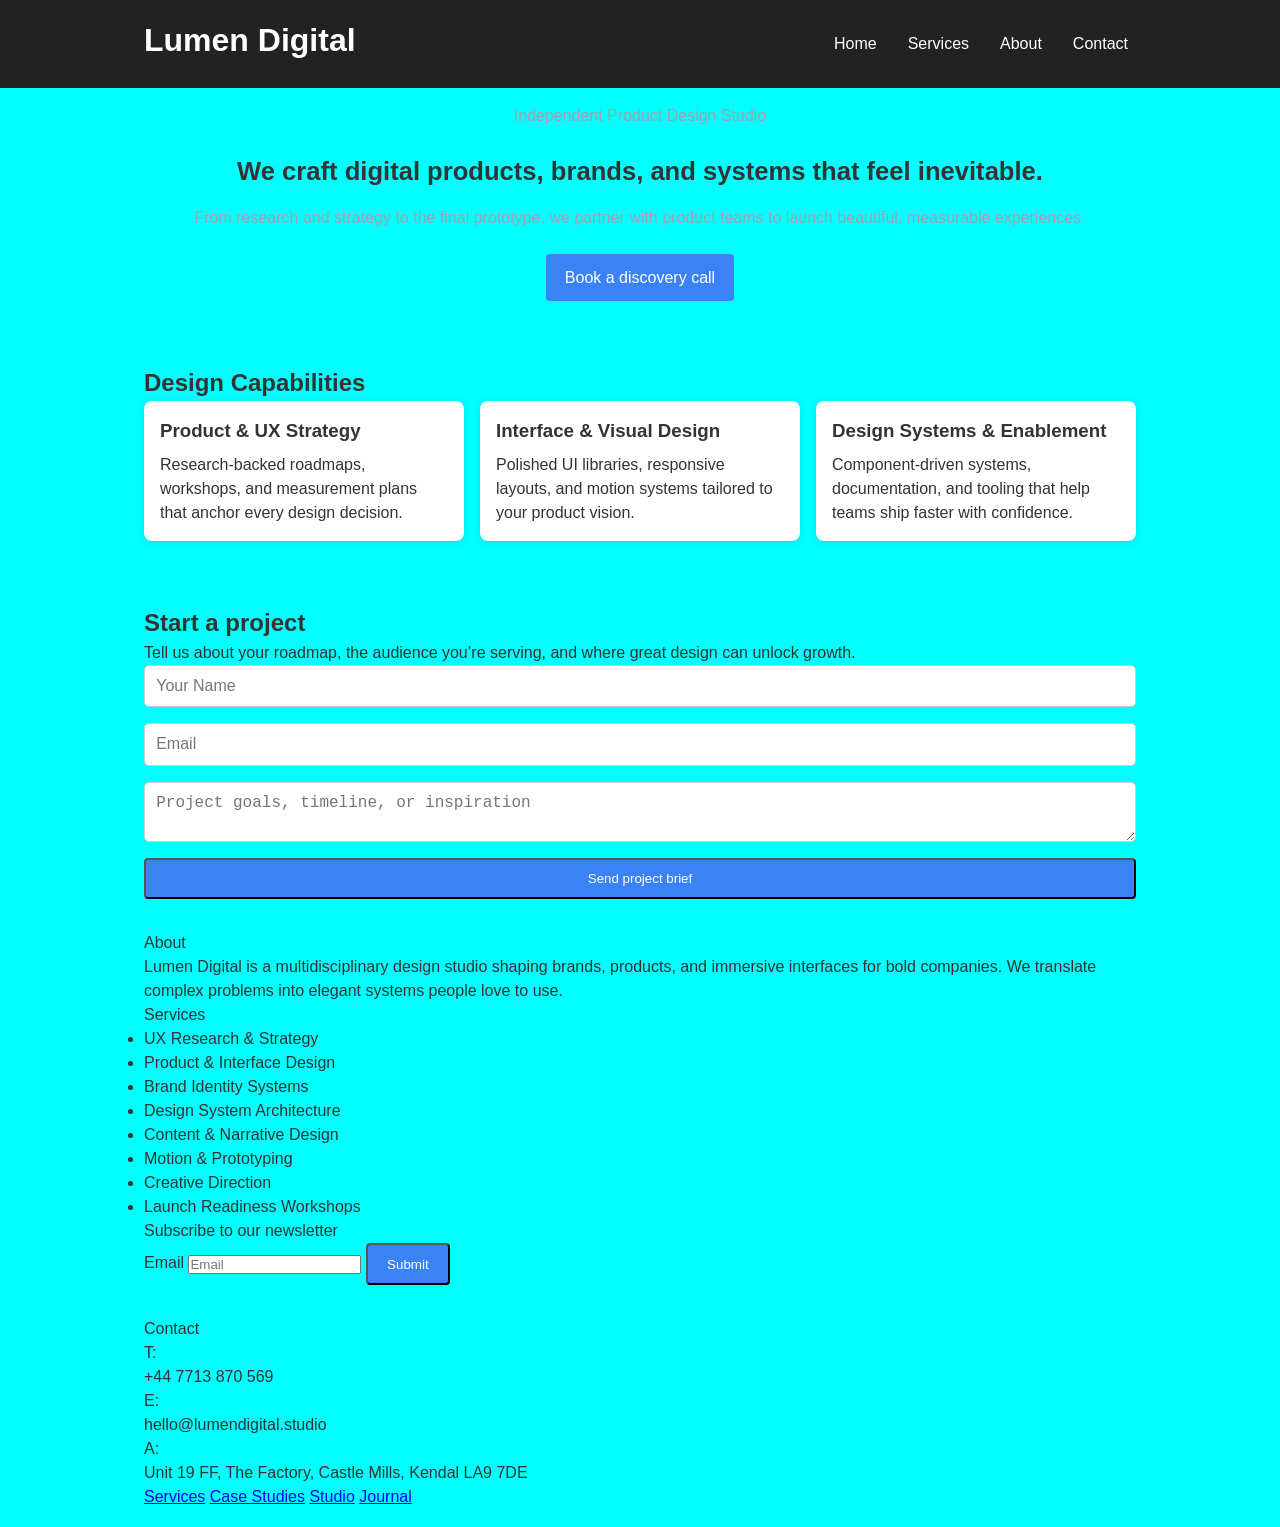
==== commit ee827893: "Merge branch 'main' of https://github.com/RodriOsc013/CS300GroupProject1" ====
--- a/index.html
+++ b/index.html
@@ -3,52 +3,138 @@
 <head>
     <meta charset="UTF-8">
     <meta name="viewport" content="width=device-width, initial-scale=1.0">
-    <title>Business | Home</title>
+    <title>Lumen Digital — Product Design Studio</title>
     <link rel="stylesheet" href="style.css">
 </head>
 <body>
-<header class="navbar">
-    <div class="container nav-content">
-        <h1 class="logo">Business</h1>
-        <ul class="nav-links">
-            <li><a href="index.html">Home</a></li>
-            <li><a href="services.html">Services</a></li>
-            <li><a href="projects.html">Projects</a></li>
-            <li><a href="about.html">About</a></li>
-            <li><a href="contact.html">Contact</a></li>
-        </ul>
-    </div>
-</header>
-<section class="hero">
-    <div class="container">
-        <h2>Welcome to Our Business</h2>
-        <p>We provide high-quality solutions to help your business grow.</p>
-        <a href="services.html" class="button">View Services</a>
-    </div>
-</section>
-<section>
-    <div class="container">
-        <h2>Our Services</h2>
-        <div class="service-grid">
-            <div class="card">
-                <h3>Consulting</h3>
-                <p>Strategic insights to grow your business.</p>
-            </div>
-            <div class="card">
-                <h3>Development</h3>
-                <p>Modern digital solutions.</p>
-            </div>
-            <div class="card">
-                <h3>Support</h3>
-                <p>Reliable maintenance and help.</p>
+
+    <!-- NAVBAR -->
+    <header class="navbar">
+        <div class="container nav-content">
+            <h1 class="logo">Lumen Digital</h1>
+            <nav>
+                <!-- Hamburger toggle for small screens -->
+                <button class="nav-toggle" aria-expanded="false" aria-controls="primary-navigation" aria-label="Toggle navigation">
+                    <span class="hamburger"></span>
+                </button>
+
+                <ul id="primary-navigation" class="nav-links">
+                    <li><a href="index.html">Home</a></li>
+                    <li><a href="services.html">Services</a></li>
+                    <li><a href="about.html">About</a></li>
+                    <li><a href="contact.html">Contact</a></li>
+                </ul>
+            </nav>
+        </div>
+    </header>
+
+    <!-- HERO -->
+    <section class="hero">
+        <div class="container">
+            <p class="eyebrow">Independent Product Design Studio</p>
+            <h2>We craft digital products, brands, and systems that feel inevitable.</h2>
+            <p>From research and strategy to the final prototype, we partner with product teams to launch beautiful, measurable experiences.</p>
+            <a href="contact.html" class="btn">Book a discovery call</a>
+        </div>
+    </section>
+
+    <!-- SERVICES -->
+    <section class="services">
+        <div class="container">
+            <h2>Design Capabilities</h2>
+
+            <div class="service-grid">
+                <div class="card">
+                    <h3>Product &amp; UX Strategy</h3>
+                    <p>Research-backed roadmaps, workshops, and measurement plans that anchor every design decision.</p>
+                </div>
+
+                <div class="card">
+                    <h3>Interface &amp; Visual Design</h3>
+                    <p>Polished UI libraries, responsive layouts, and motion systems tailored to your product vision.</p>
+                </div>
+
+                <div class="card">
+                    <h3>Design Systems &amp; Enablement</h3>
+                    <p>Component-driven systems, documentation, and tooling that help teams ship faster with confidence.</p>
+                </div>
             </div>
         </div>
-    </div>
-</section>
-<footer class="footer">
-    <div class="container">
-        <p>© 2026 Business. All rights reserved.</p>
-    </div>
-</footer>
-</body>
+    </section>
+
+
+
+    <!-- CONTACT -->
+    <section class="contact">
+        <div class="container">
+            <h2>Start a project</h2>
+            <p>Tell us about your roadmap, the audience you’re serving, and where great design can unlock growth.</p>
+            <form>
+                <input type="text" placeholder="Your Name" required>
+                <input type="email" placeholder="Email" required>
+                <textarea placeholder="Project goals, timeline, or inspiration" required></textarea>
+                <button type="submit" class="btn">Send project brief</button>
+            </form>
+        </div>
+    </section>
+
+    <!-- FOOTER -->
+    <footer class="site-footer">
+        <div class="container footer-top">
+            <div class="footer-panel footer-about">
+                <p class="footer-heading">About</p>
+                <p>Lumen Digital is a multidisciplinary design studio shaping brands, products, and immersive interfaces for bold companies. We translate complex problems into elegant systems people love to use.</p>
+            </div>
+            <div class="footer-panel footer-services">
+                <p class="footer-heading">Services</p>
+                <ul>
+                    <li>UX Research &amp; Strategy</li>
+                    <li>Product &amp; Interface Design</li>
+                    <li>Brand Identity Systems</li>
+                    <li>Design System Architecture</li>
+                    <li>Content &amp; Narrative Design</li>
+                    <li>Motion &amp; Prototyping</li>
+                    <li>Creative Direction</li>
+                    <li>Launch Readiness Workshops</li>
+                </ul>
+            </div>
+            <div class="footer-panel footer-subscribe">
+                <p class="footer-heading">Subscribe to our newsletter</p>
+                <form class="subscribe-form">
+                    <label class="sr-only" for="newsletter-email">Email</label>
+                    <input id="newsletter-email" type="email" name="email" placeholder="Email" required>
+                    <button type="submit" class="btn btn-outline">Submit</button>
+                </form>
+            </div>
+        </div>
+        <div class="container footer-bottom">
+            <div class="footer-panel footer-contact">
+                <p class="footer-heading">Contact</p>
+                <dl>
+                    <div>
+                        <dt>T:</dt>
+                        <dd>+44 7713 870 569</dd>
+                    </div>
+                    <div>
+                        <dt>E:</dt>
+                        <dd>hello@lumendigital.studio</dd>
+                    </div>
+                    <div>
+                        <dt>A:</dt>
+                        <dd>Unit 19 FF, The Factory, Castle Mills, Kendal LA9 7DE</dd>
+                    </div>
+                </dl>
+            </div>
+            <div class="footer-panel footer-nav">
+                <a href="services.html">Services</a>
+                <a href="#">Case Studies</a>
+                <a href="about.html">Studio</a>
+                <a href="#">Journal</a>
+            </div>
+        </div>
+    </footer>
+
+    <!-- JavaScript for the mobile nav hamburger -->
+    <script src="script.js" defer></script>
+    </body>
 </html>
--- a/style.css
+++ b/style.css
@@ -1,8 +1,20 @@
+/* RESET */
 * {
     margin: 0;
     padding: 0;
     box-sizing: border-box;
 }
+
+/* ROOT */
+:root {
+    --bg: #0f1115;
+    --card: #1a1d23;
+    --text: #e5e7eb;
+    --muted: #9ca3af;
+    --accent: #3b82f6;
+}
+
+/* BASE */
 body {
     font-family: Arial, Helvetica, sans-serif;
     line-height: 1.5;
@@ -13,6 +25,46 @@
     max-width: 1024px;
     margin: auto;
     padding: 1rem;
+
+/* --- Mobile hamburger styles --- */
+.nav-toggle {
+    display: none; /* shown on small screens only */
+    background: none;
+    border: none;
+    padding: 0.25rem;
+    cursor: pointer;
+}
+
+.nav-toggle .hamburger {
+    display: block;
+    width: 22px;
+    height: 2px;
+    background: var(--text);
+    position: relative;
+}
+.nav-toggle .hamburger::before,
+.nav-toggle .hamburger::after {
+    content: "";
+    position: absolute;
+    left: 0;
+    width: 22px;
+    height: 2px;
+    background: var(--text);
+}
+.nav-toggle .hamburger::before { top: -7px; }
+.nav-toggle .hamburger::after  { top: 7px; }
+
+@media (max-width: 768px) {
+    .nav-toggle { display: inline-block; }
+
+    /* hide the regular horizontal nav and show vertical when open */
+    .nav-links { display: none; flex-direction: column; gap: 0.75rem; }
+    .nav-links.open { display: flex; }
+
+    .nav-content { gap: 0.5rem; }
+
+    .nav-links a { display: block; padding: 0.5rem 0; }
+}
 }
 .navbar {
     background: #222;
@@ -48,7 +100,31 @@
 }
 .hero {
     text-align: center;
-    padding: 2rem 1rem;
+}
+
+.hero h2 {
+    font-size: 1.6rem;
+    margin-bottom: 1rem;
+}
+
+.hero p {
+    color: var(--muted);
+    margin-bottom: 1.5rem;
+}
+
+/* BUTTON */
+.btn {
+    background: var(--accent);
+    color: white;
+    padding: 0.7rem 1.2rem;
+    border-radius: 4px;
+    text-decoration: none;
+    display: inline-block;
+}
+
+/* SERVICES */
+.services {
+    padding: 2rem 0;
 }
 .service-grid {
     display: grid;
@@ -85,12 +161,8 @@
     text-decoration: none;
     border-radius: 5px;
 }
-.button:hover {
-    background: #005ecc;
-}
-section {
-    margin-bottom: 2rem;
-}
+
+/* CONTACT */
 .contact form {
     display: flex;
     flex-direction: column;
@@ -103,9 +175,8 @@
     border-radius: 5px;
     font-size: 1rem;
 }
-.contact textarea {
-    min-height: 120px;
-}
+
+/* FOOTER */
 .footer {
     background: #222;
     color: white;
@@ -124,6 +195,22 @@
     .service-grid {
         grid-template-columns: repeat(2, 1fr);
     }
+
+    .services-hero .hero-grid {
+        flex-direction: row;
+        align-items: center;
+    }
+
+    .hero-cta {
+        flex-direction: row;
+        align-items: center;
+    }
+
+    .wheel-header {
+        flex-direction: row;
+        justify-content: space-between;
+        align-items: flex-end;
+    }
 }
 @media (min-width: 1024px) {
     .nav-content {
@@ -133,4 +220,80 @@
     .service-grid {
         grid-template-columns: repeat(3, 1fr);
     }
+
+    .contact-hero,
+    .contact-hero .container {
+        text-align: center;
+    }
+
+    .contact-layout {
+        grid-template-columns: repeat(2, minmax(0, 1fr));
+    }
+
+    .contact-info-grid {
+        grid-template-columns: repeat(2, minmax(0, 1fr));
+    }
+
+    .info-block {
+        border-bottom: none;
+        border-right: 1px solid #e4e8f5;
+        padding-bottom: 0;
+    }
+
+    .info-block:nth-child(2n) {
+        border-right: none;
+    }
+}
+
+/* ABOUT PAGE */
+
+.about-page {
+    padding: 3rem 0;
+}
+
+.about-grid {
+    display: flex;
+    flex-direction: column;
+    gap: 2rem;
+}
+
+.about-image {
+    flex: 1;
+    display: flex;
+    justify-content: center;
+}
+
+.about-image img {
+    width: 100%;
+    max-width: 360px;
+    border-radius: 12px;
+    border: 1px solid #2a2d34;
+    box-shadow: 0 20px 40px rgba(0, 0, 0, 0.35);
+}
+
+.about-content {
+    flex: 1.2;
+}
+
+.about-content h3 {
+    font-size: 1.4rem;
+    margin-bottom: 1rem;
+}
+
+.about-content p {
+    margin-bottom: 1rem;
+    color: var(--muted);
+    line-height: 1.7;
+}
+
+@media (min-width: 768px) {
+
+    .about-grid {
+        flex-direction: row;
+        align-items: center;
+    }
+
+    .about-image {
+        justify-content: flex-start;
+    }
 }
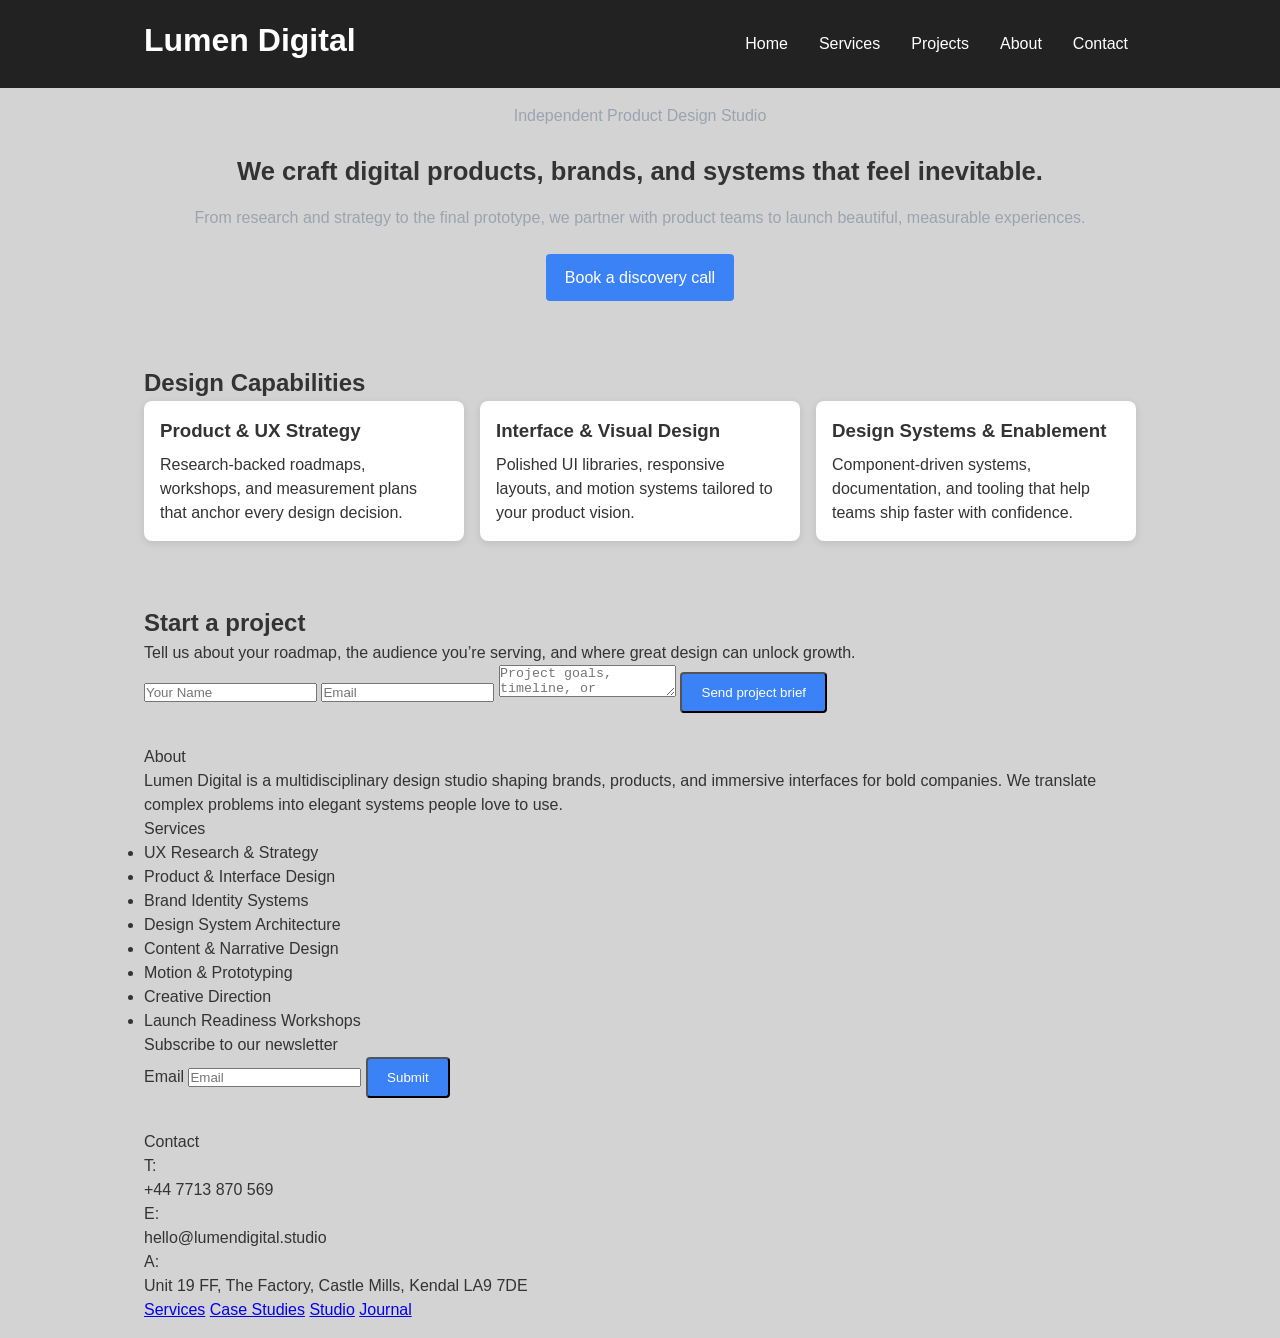
==== commit f2cc90b8: "Modified css to fix hamburger menu and contact form, modified projects, services and about.html to a" ====
--- a/index.html
+++ b/index.html
@@ -7,8 +7,6 @@
     <link rel="stylesheet" href="style.css">
 </head>
 <body>
-
-    <!-- NAVBAR -->
     <header class="navbar">
         <div class="container nav-content">
             <h1 class="logo">Lumen Digital</h1>
@@ -21,14 +19,13 @@
                 <ul id="primary-navigation" class="nav-links">
                     <li><a href="index.html">Home</a></li>
                     <li><a href="services.html">Services</a></li>
+                    <li><a href="projects.html">Projects</a></li>
                     <li><a href="about.html">About</a></li>
                     <li><a href="contact.html">Contact</a></li>
                 </ul>
             </nav>
         </div>
     </header>
-
-    <!-- HERO -->
     <section class="hero">
         <div class="container">
             <p class="eyebrow">Independent Product Design Studio</p>
@@ -37,8 +34,6 @@
             <a href="contact.html" class="btn">Book a discovery call</a>
         </div>
     </section>
-
-    <!-- SERVICES -->
     <section class="services">
         <div class="container">
             <h2>Design Capabilities</h2>
@@ -61,10 +56,6 @@
             </div>
         </div>
     </section>
-
-
-
-    <!-- CONTACT -->
     <section class="contact">
         <div class="container">
             <h2>Start a project</h2>
@@ -77,8 +68,6 @@
             </form>
         </div>
     </section>
-
-    <!-- FOOTER -->
     <footer class="site-footer">
         <div class="container footer-top">
             <div class="footer-panel footer-about">
@@ -133,8 +122,6 @@
             </div>
         </div>
     </footer>
-
-    <!-- JavaScript for the mobile nav hamburger -->
     <script src="script.js" defer></script>
     </body>
 </html>
--- a/style.css
+++ b/style.css
@@ -1,11 +1,8 @@
-/* RESET */
 * {
     margin: 0;
     padding: 0;
     box-sizing: border-box;
 }
-
-/* ROOT */
 :root {
     --bg: #0f1115;
     --card: #1a1d23;
@@ -13,58 +10,16 @@
     --muted: #9ca3af;
     --accent: #3b82f6;
 }
-
-/* BASE */
 body {
     font-family: Arial, Helvetica, sans-serif;
     line-height: 1.5;
-    background: cyan;
+    background: lightgray;
     color: #333;
 }
 .container {
     max-width: 1024px;
     margin: auto;
     padding: 1rem;
-
-/* --- Mobile hamburger styles --- */
-.nav-toggle {
-    display: none; /* shown on small screens only */
-    background: none;
-    border: none;
-    padding: 0.25rem;
-    cursor: pointer;
-}
-
-.nav-toggle .hamburger {
-    display: block;
-    width: 22px;
-    height: 2px;
-    background: var(--text);
-    position: relative;
-}
-.nav-toggle .hamburger::before,
-.nav-toggle .hamburger::after {
-    content: "";
-    position: absolute;
-    left: 0;
-    width: 22px;
-    height: 2px;
-    background: var(--text);
-}
-.nav-toggle .hamburger::before { top: -7px; }
-.nav-toggle .hamburger::after  { top: 7px; }
-
-@media (max-width: 768px) {
-    .nav-toggle { display: inline-block; }
-
-    /* hide the regular horizontal nav and show vertical when open */
-    .nav-links { display: none; flex-direction: column; gap: 0.75rem; }
-    .nav-links.open { display: flex; }
-
-    .nav-content { gap: 0.5rem; }
-
-    .nav-links a { display: block; padding: 0.5rem 0; }
-}
 }
 .navbar {
     background: #222;
@@ -73,46 +28,116 @@
     top: 0;
     z-index: 1000;
 }
+
 .nav-content {
     display: flex;
     flex-direction: column;
     align-items: center;
-}
+    position: relative;
+}
+
 .logo {
     margin-bottom: 0.5rem;
 }
+.nav-toggle {
+    display: none;
+    background: none;
+    border: 0;
+    padding: 0.25rem;
+    cursor: pointer;
+    margin: 0 auto;
+}
+
+.nav-toggle .hamburger,
+.nav-toggle .hamburger::before,
+.nav-toggle .hamburger::after {
+    width: 22px;
+    height: 2px;
+    background: white;
+    display: block;
+}
+
+.nav-toggle .hamburger {
+    position: relative;
+}
+
+.nav-toggle .hamburger::before,
+.nav-toggle .hamburger::after {
+    content: "";
+    position: absolute;
+    left: 0;
+}
+
+.nav-toggle .hamburger::before { top: -7px; }
+.nav-toggle .hamburger::after  { top: 7px; }
 .nav-links {
     list-style: none;
-    width: 100%;
+    display: flex;
+    justify-content: center;
+    gap: 15px;
     text-align: center;
 }
+
 .nav-links li {
-    border-bottom: 1px solid #444;
-}
+    border: none;
+}
+
 .nav-links a {
     display: block;
     padding: 0.5rem;
     color: white;
     text-decoration: none;
 }
+
 .nav-links a:hover {
     background: #444;
 }
+@media (max-width: 767px) {
+
+    .nav-toggle {
+        display: inline-block;
+    }
+
+    .nav-content {
+        gap: 0.5rem;
+    }
+
+    .nav-links {
+        position: absolute;
+        top: 100%;
+        left: 50%;
+        transform: translateX(-50%);
+        width: 100%;
+
+        flex-direction: column;
+        gap: 0.75rem;
+        background: #222;
+
+        opacity: 0;
+        pointer-events: none;
+        transition: opacity 0.2s ease;
+    }
+
+    .nav-links.open {
+        opacity: 1;
+        pointer-events: auto;
+    }
+
+    .nav-links li {
+        border-bottom: 1px solid #444;
+    }
+}
 .hero {
     text-align: center;
 }
-
 .hero h2 {
     font-size: 1.6rem;
     margin-bottom: 1rem;
 }
-
 .hero p {
     color: var(--muted);
     margin-bottom: 1.5rem;
 }
-
-/* BUTTON */
 .btn {
     background: var(--accent);
     color: white;
@@ -121,8 +146,6 @@
     text-decoration: none;
     display: inline-block;
 }
-
-/* SERVICES */
 .services {
     padding: 2rem 0;
 }
@@ -161,22 +184,215 @@
     text-decoration: none;
     border-radius: 5px;
 }
-
-/* CONTACT */
-.contact form {
+.services-wheel {
+    padding: 4rem 0 5rem;
+    background: #0f1115;
+    overflow: hidden;
+}
+.wheel-header {
     display: flex;
     flex-direction: column;
-    gap: 1rem;
-}
-.contact input,
-.contact textarea {
-    padding: 0.7rem;
-    border: 1px solid #ccc;
-    border-radius: 5px;
-    font-size: 1rem;
-}
-
-/* FOOTER */
+    gap: 1.5rem;
+    margin-bottom: 2.5rem;
+}
+.wheel-header h3 {
+    font-size: 1.9rem;
+}
+.wheel-header .subtext {
+    color: var(--muted);
+}
+.wheel-controls {
+    display: flex;
+    gap: 0.75rem;
+}
+.wheel-btn {
+    width: 48px;
+    height: 48px;
+    border-radius: 50%;
+    border: 1px solid #2a2d34;
+    background: transparent;
+    color: #fff;
+    font-size: 1.6rem;
+    cursor: pointer;
+    transition: background 0.2s ease, transform 0.2s ease;
+}
+.wheel-btn:hover {
+    background: #1e2432;
+    transform: translateY(-2px);
+}
+.wheel-track {
+    position: relative;
+    min-height: 520px;
+    perspective: 1400px;
+    max-width: 960px;
+    margin: 0 auto;
+    isolation: isolate;
+}
+.wheel-track::before {
+    content: '';
+    position: absolute;
+    top: 50%;
+    left: 50%;
+    width: 420px;
+    height: 420px;
+    transform: translate(-50%, -50%);
+    background: radial-gradient(circle, rgba(255, 255, 255, 0.08), transparent 70%);
+    border-radius: 50%;
+    animation: wheel-spin 32s linear infinite;
+}
+.wheel-card {
+    position: absolute;
+    top: 50%;
+    left: 50%;
+    width: min(90%, 420px);
+    padding: 1.8rem;
+    border-radius: 24px;
+    background: rgba(16, 19, 27, 0.9);
+    border: 1px solid rgba(255, 255, 255, 0.08);
+    color: #f5f5ff;
+    box-shadow: 0 30px 60px rgba(0, 0, 0, 0.25);
+    opacity: 0;
+    transform: translate(-50%, -50%) scale(0.75);
+    transition: transform 0.7s ease, opacity 0.7s ease;
+    z-index: 1;
+    backdrop-filter: blur(10px);
+}
+.wheel-card ul {
+    margin-top: 1rem;
+    padding-left: 1.2rem;
+    color: #d9d9f3;
+}
+.wheel-card li {
+    margin-bottom: 0.4rem;
+}
+.wheel-icon {
+    font-size: 2.2rem;
+    margin-bottom: 1rem;
+}
+.wheel-card::after {
+    content: '';
+    position: absolute;
+    inset: 12px;
+    border-radius: 20px;
+    border: 1px solid rgba(255, 255, 255, 0.05);
+    pointer-events: none;
+}
+.wheel-card.is-active {
+    opacity: 1;
+    transform: translate(-50%, -50%) scale(1) rotateY(0deg);
+    z-index: 5;
+    background: #1a1f2d;
+}
+
+.wheel-card.is-left,
+.wheel-card.is-right {
+    opacity: 0.95;
+    background: rgba(16, 19, 27, 0.92);
+}
+
+.wheel-card.is-left {
+    transform: translate(calc(-50% - 220px), -50%) scale(0.92) rotateY(12deg);
+    z-index: 3;
+}
+
+.wheel-card.is-right {
+    transform: translate(calc(-50% + 220px), -50%) scale(0.92) rotateY(-12deg);
+    z-index: 3;
+}
+
+.wheel-card.is-hidden {
+    opacity: 0;
+    transform: translate(-50%, -50%) scale(0.7) rotateY(25deg);
+    pointer-events: none;
+    z-index: 1;
+}
+
+@keyframes wheel-spin {
+    from {
+        transform: translate(-50%, -50%) rotate(0deg);
+    }
+    to {
+        transform: translate(-50%, -50%) rotate(360deg);
+    }
+}
+
+.contact-card.form {
+    background: transparent;
+    box-shadow: none;
+    padding: 0;
+    border-radius: 0;
+}
+
+/* Header spacing */
+.contact-card.form .contact-card__header {
+    font-size: 1.8rem;
+    font-weight: 600;
+    margin-bottom: 1.5rem;
+}
+.contact-card.form .contact-form-grid {
+    gap: 1.5rem;
+}
+.contact-card.form .form-field span {
+    font-size: 0.85rem;
+    color: #555;
+    margin-bottom: 6px;
+}
+.contact-card.form input,
+.contact-card.form textarea {
+    width: 100%;
+    background: #e5e7eb; /* light grey bar */
+    border: none;
+    border-radius: 6px;
+    padding: 0.85rem 0.9rem;
+    font-size: 0.95rem;
+    transition: all 0.2s ease;
+}
+
+/* Focus = slightly brighter */
+.contact-card.form input:focus,
+.contact-card.form textarea:focus {
+    outline: none;
+    background: #dbeafe;
+}
+
+/* Textarea sizing */
+.contact-card.form textarea {
+    min-height: 140px;
+    resize: vertical;
+}
+.contact-card.form .captcha-row {
+    flex: 1;
+    display: flex;
+    gap: 0.1rem;
+}
+
+.contact-card.form .captcha-text {
+    flex-shrink: 0;
+    background: #d1d5db;
+    padding: 0.75rem 1rem;
+    border-radius: 0.2rem;
+    font-weight: 600;
+    letter-spacing: 0.03rem;
+    white-space: nowrap;
+}
+
+.contact-card.form .captcha-refresh {
+    background: #d1d5db;
+    border: none;
+    border-radius: 6px;
+    padding: 0.5rem 1rem;
+    cursor: pointer;
+}
+.contact-card.form .submit-row {
+    margin-top: 1rem;
+}
+.contact-card.form .submit-row small {
+    font-size: 0.75rem;
+    color: #6b7280;
+}
+.contact-card.form .btn {
+    border-radius: 6px;
+}
 .footer {
     background: #222;
     color: white;
@@ -244,9 +460,6 @@
         border-right: none;
     }
 }
-
-/* ABOUT PAGE */
-
 .about-page {
     padding: 3rem 0;
 }
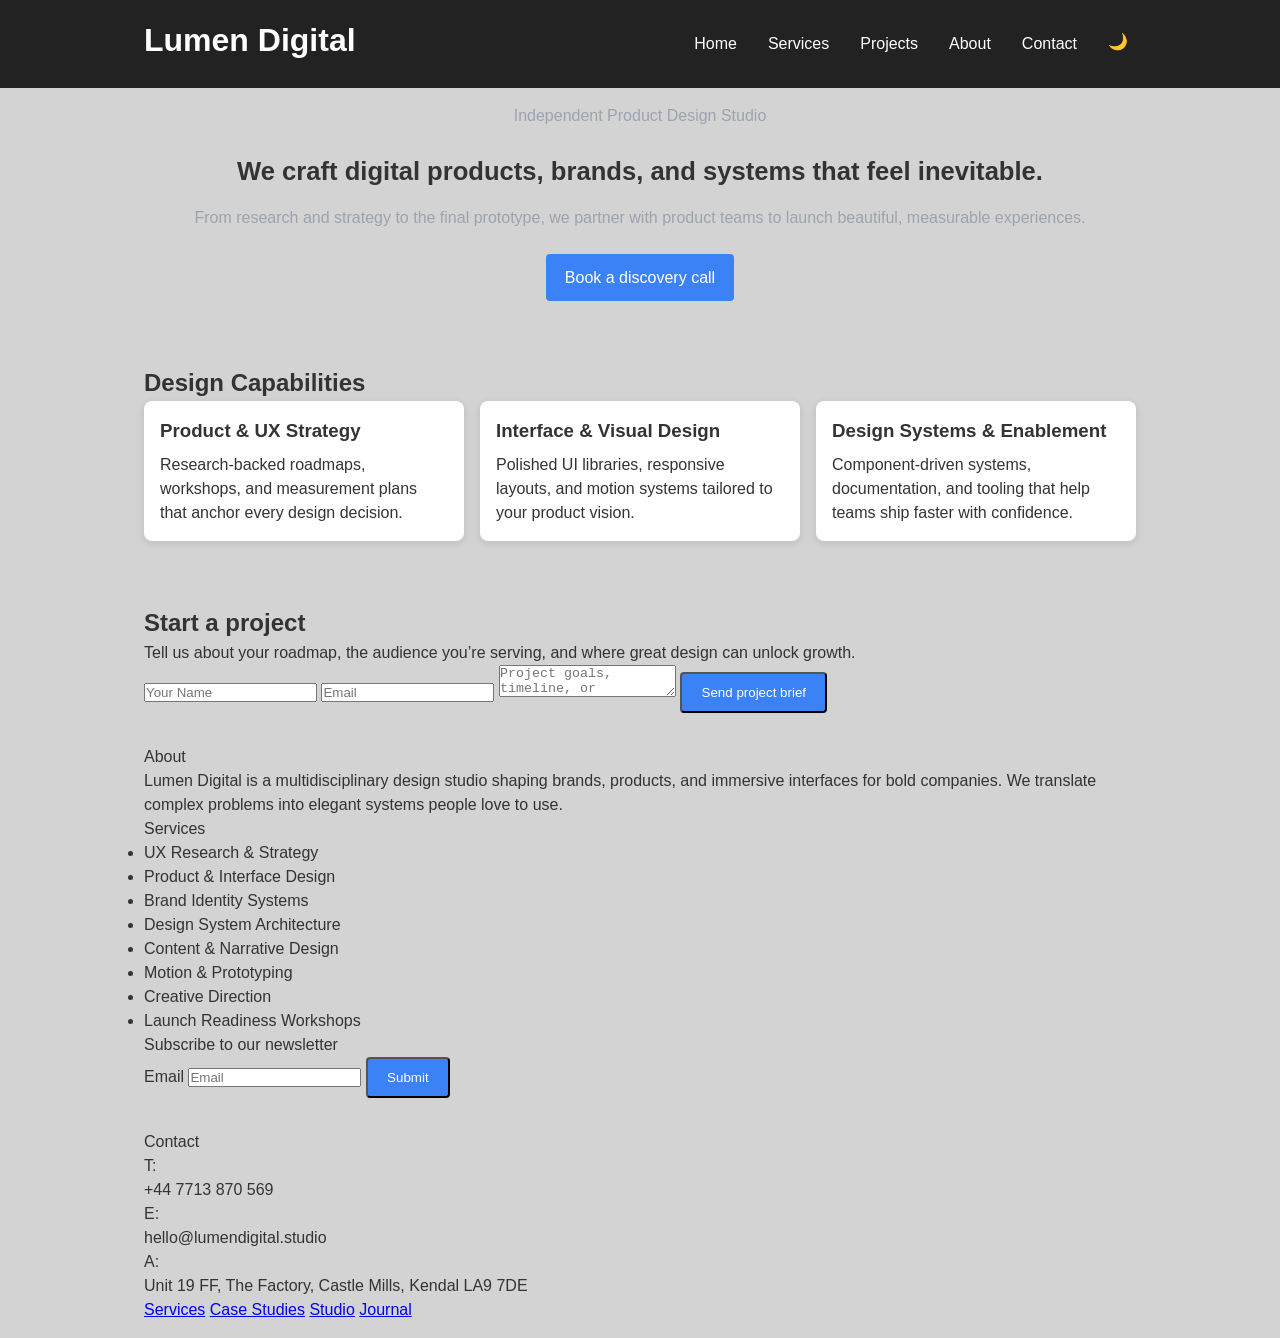
==== commit 41e8e353: "added theme changer to all pages, css and script" ====
--- a/index.html
+++ b/index.html
@@ -11,17 +11,16 @@
         <div class="container nav-content">
             <h1 class="logo">Lumen Digital</h1>
             <nav>
-                <!-- Hamburger toggle for small screens -->
                 <button class="nav-toggle" aria-expanded="false" aria-controls="primary-navigation" aria-label="Toggle navigation">
                     <span class="hamburger"></span>
                 </button>
-
                 <ul id="primary-navigation" class="nav-links">
                     <li><a href="index.html">Home</a></li>
                     <li><a href="services.html">Services</a></li>
                     <li><a href="projects.html">Projects</a></li>
                     <li><a href="about.html">About</a></li>
                     <li><a href="contact.html">Contact</a></li>
+                    <li><button id="theme-toggle" class="theme-btn">🌙</button></li>
                 </ul>
             </nav>
         </div>
@@ -37,18 +36,15 @@
     <section class="services">
         <div class="container">
             <h2>Design Capabilities</h2>
-
             <div class="service-grid">
                 <div class="card">
                     <h3>Product &amp; UX Strategy</h3>
                     <p>Research-backed roadmaps, workshops, and measurement plans that anchor every design decision.</p>
                 </div>
-
                 <div class="card">
                     <h3>Interface &amp; Visual Design</h3>
                     <p>Polished UI libraries, responsive layouts, and motion systems tailored to your product vision.</p>
                 </div>
-
                 <div class="card">
                     <h3>Design Systems &amp; Enablement</h3>
                     <p>Component-driven systems, documentation, and tooling that help teams ship faster with confidence.</p>
@@ -123,5 +119,5 @@
         </div>
     </footer>
     <script src="script.js" defer></script>
-    </body>
+</body>
 </html>
--- a/style.css
+++ b/style.css
@@ -399,6 +399,40 @@
     text-align: center;
     padding: 1rem;
 }
+.theme-btn {
+    background: none;
+    border: none;
+    color: white;
+    font-size: 1rem;
+    cursor: pointer;
+    padding: 0.5rem;
+}
+body {
+    transition: background 0.3s ease, color 0.3s ease;
+}
+body.dark-mode {
+    background: var(--bg);
+    color: var(--text);
+}
+body.dark-mode .card {
+    background: var(--card);
+    color: var(--text);
+}
+body.dark-mode p,
+body.dark-mode h1,
+body.dark-mode h2,
+body.dark-mode h3,
+body.dark-mode h4 {
+    color: var(--text);
+}
+body.dark-mode .navbar {
+    background: #000;
+}
+body.dark-mode input,
+body.dark-mode textarea {
+    background: #111;
+    color: white;
+}
 @media (min-width: 768px) {
     .nav-links {
         display: flex;
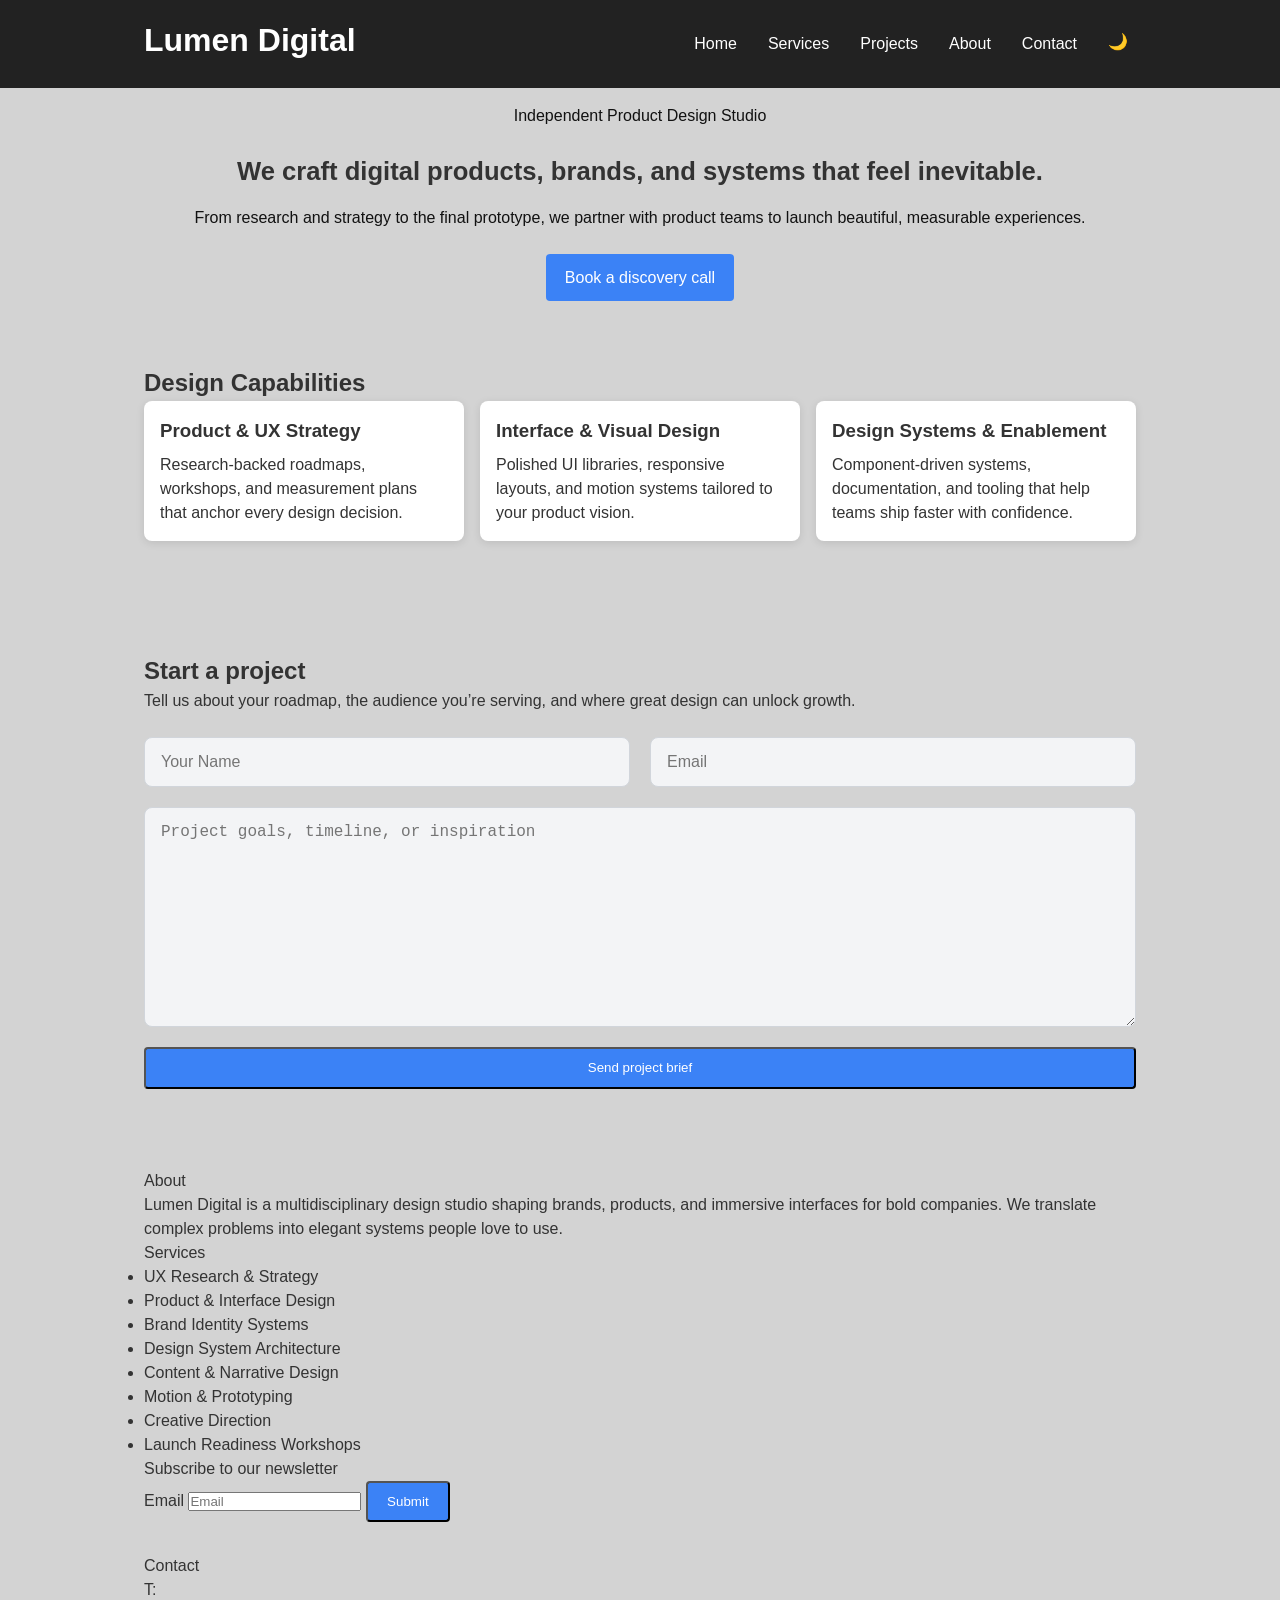
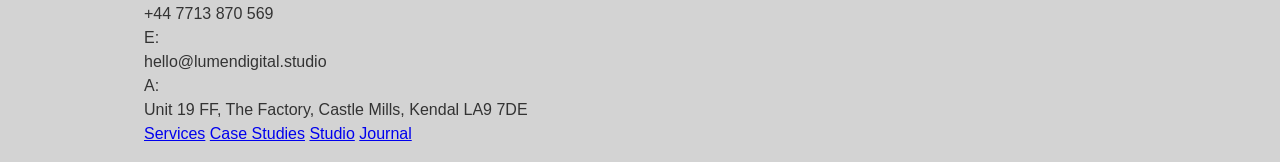
==== commit 689b6f4b: "Update branding and content across multiple pages to reflect 'Lumen Digital' identity" ====
--- a/index.html
+++ b/index.html
@@ -25,7 +25,7 @@
             </nav>
         </div>
     </header>
-    <section class="hero">
+    <section class="hero hero-home">
         <div class="container">
             <p class="eyebrow">Independent Product Design Studio</p>
             <h2>We craft digital products, brands, and systems that feel inevitable.</h2>
@@ -56,10 +56,12 @@
         <div class="container">
             <h2>Start a project</h2>
             <p>Tell us about your roadmap, the audience you’re serving, and where great design can unlock growth.</p>
-            <form>
-                <input type="text" placeholder="Your Name" required>
-                <input type="email" placeholder="Email" required>
-                <textarea placeholder="Project goals, timeline, or inspiration" required></textarea>
+            <form class="project-form">
+                <div class="project-form__grid">
+                    <input type="text" placeholder="Your Name" required>
+                    <input type="email" placeholder="Email" required>
+                </div>
+                <textarea class="project-form__brief" placeholder="Project goals, timeline, or inspiration" required></textarea>
                 <button type="submit" class="btn">Send project brief</button>
             </form>
         </div>
--- a/style.css
+++ b/style.css
@@ -138,6 +138,18 @@
     color: var(--muted);
     margin-bottom: 1.5rem;
 }
+.hero-home .eyebrow,
+.hero-home p {
+    color: #111;
+}
+.services-hero .eyebrow,
+.services-hero .hero-copy > p {
+    color: #111;
+}
+.contact-hero .eyebrow,
+.contact-hero p {
+    color: #111;
+}
 .btn {
     background: var(--accent);
     color: white;
@@ -154,6 +166,46 @@
     grid-template-columns: 1fr;
     gap: 1rem;
 }
+.contact {
+    padding: 3rem 0;
+}
+.contact form {
+    margin-top: 1.5rem;
+    display: flex;
+    flex-direction: column;
+    gap: 1.25rem;
+}
+.project-form__grid {
+    display: grid;
+    grid-template-columns: 1fr;
+    gap: 1rem;
+}
+.project-form input,
+.project-form textarea {
+    width: 100%;
+    padding: 0.95rem 1rem;
+    border: 1px solid #d1d5db;
+    border-radius: 8px;
+    font-size: 1rem;
+    background: #f3f4f6;
+}
+.project-form input:focus,
+.project-form textarea:focus {
+    outline: none;
+    border-color: var(--accent);
+    background: #fff;
+    box-shadow: 0 0 0 2px rgba(59, 130, 246, 0.15);
+}
+.project-form__brief {
+    min-height: 220px;
+    resize: vertical;
+}
+@media (min-width: 640px) {
+    .project-form__grid {
+        grid-template-columns: repeat(2, minmax(0, 1fr));
+        gap: 1.25rem;
+    }
+}
 .card {
     background: white;
     padding: 1rem;
@@ -188,6 +240,11 @@
     padding: 4rem 0 5rem;
     background: #0f1115;
     overflow: hidden;
+}
+.services-wheel .wheel-header .eyebrow,
+.services-wheel .wheel-header h3,
+.services-wheel .wheel-header .subtext {
+    color: #fff;
 }
 .wheel-header {
     display: flex;
